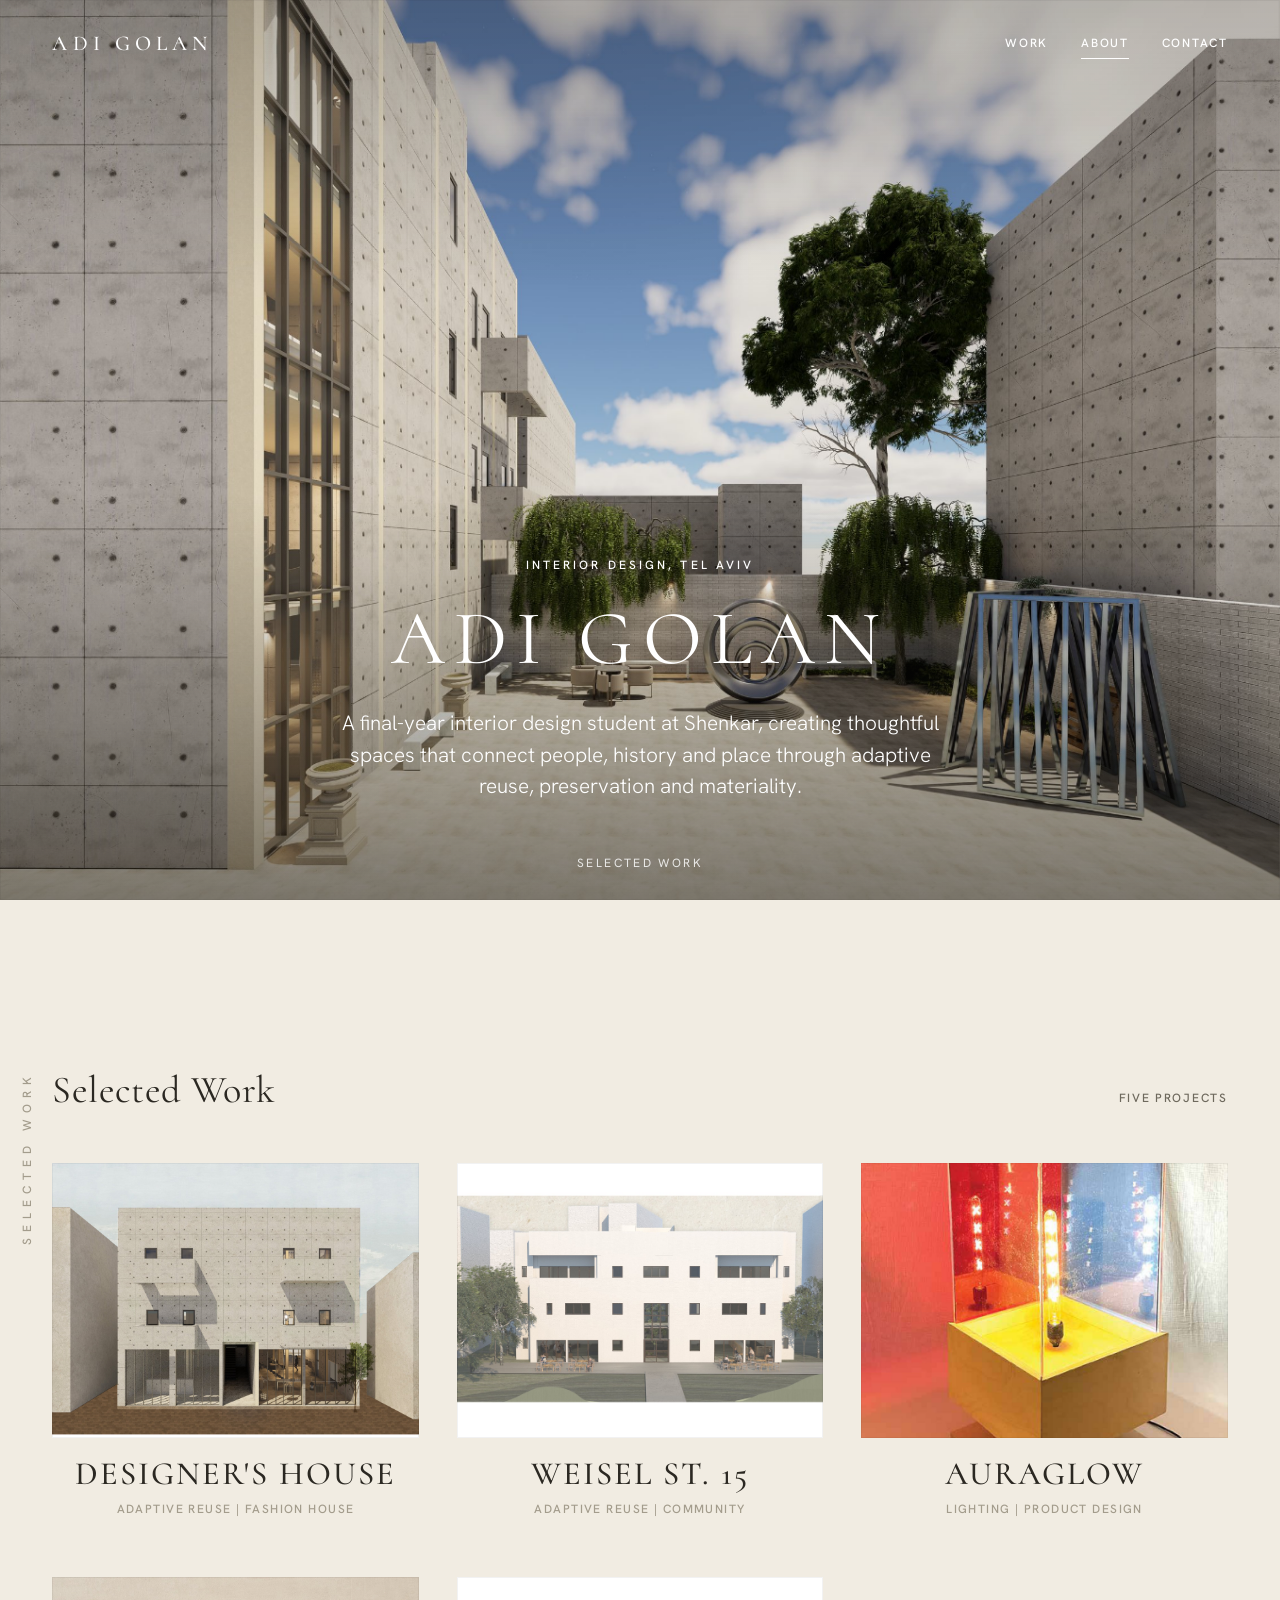
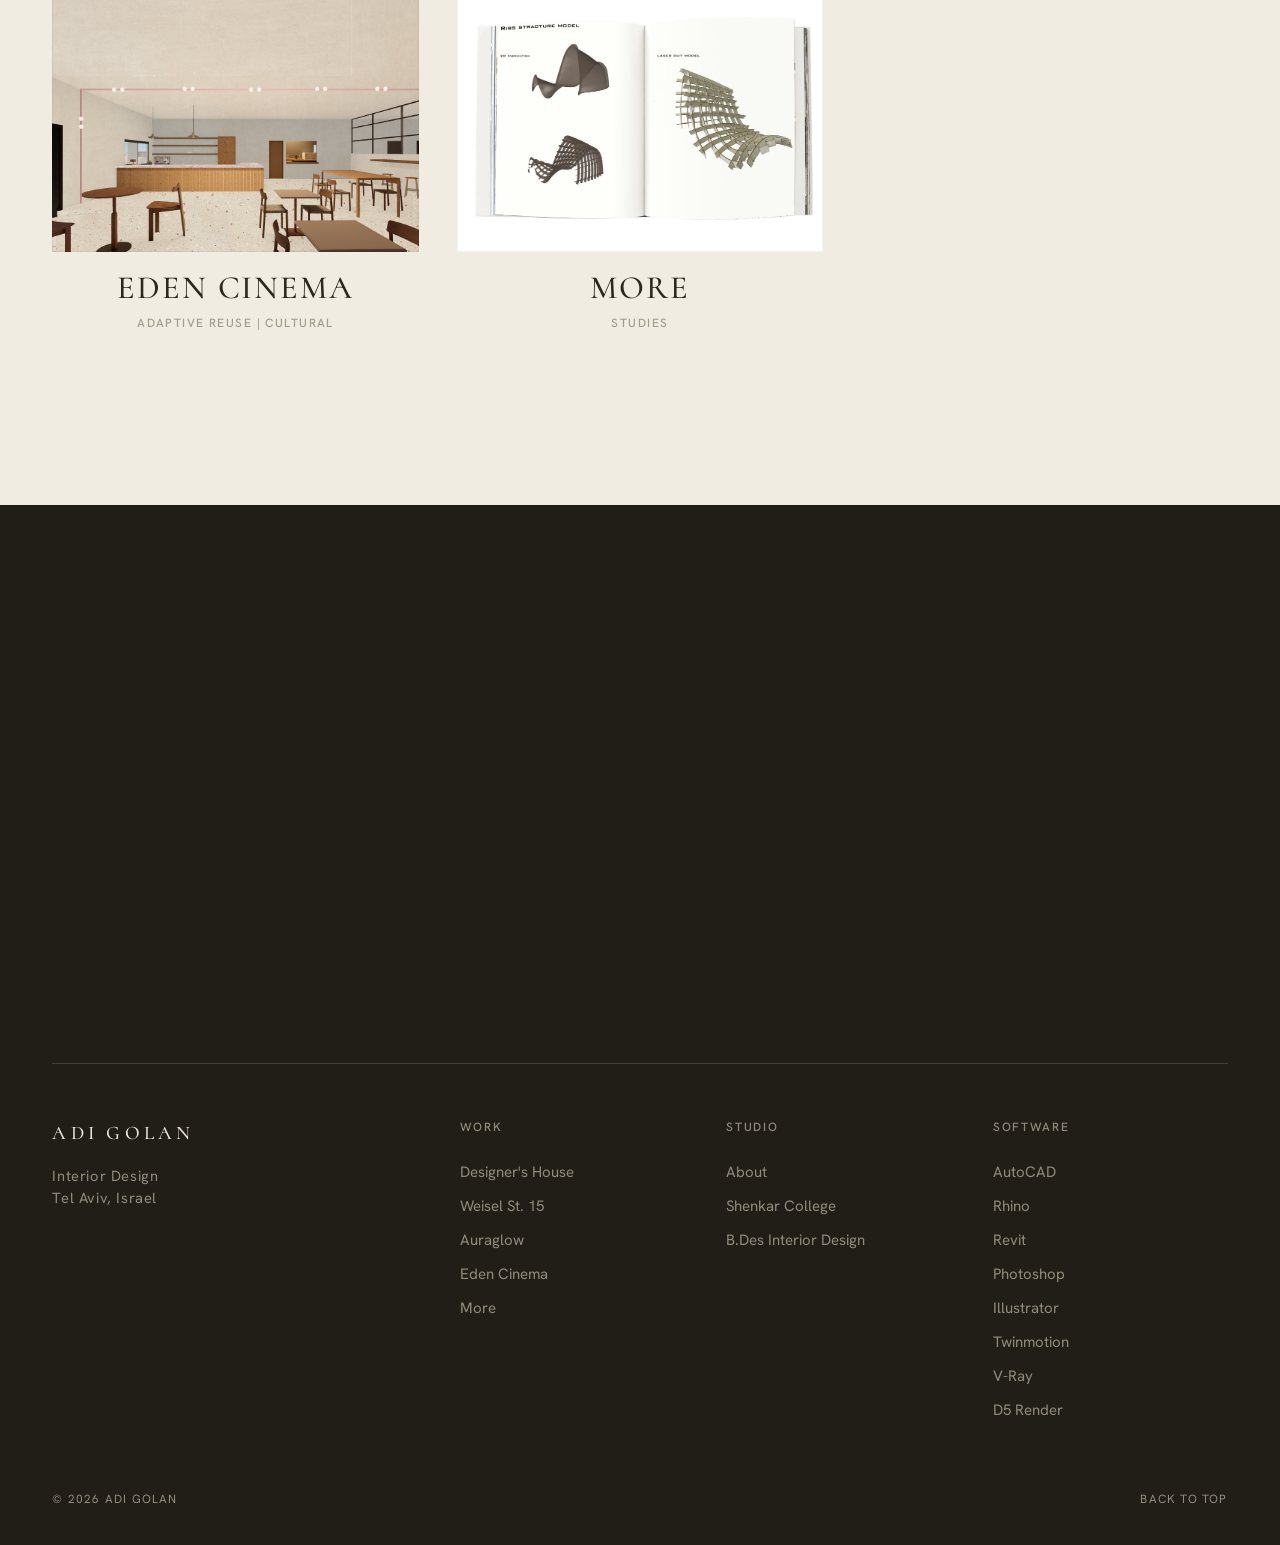
==== index.html @ 719752ee "Adi Golan - interior design portfolio" ====
<!DOCTYPE html>
<html lang="en">
<head>
<meta charset="utf-8">
<meta name="viewport" content="width=device-width, initial-scale=1">
<title>Adi Golan · Interior Design Portfolio</title>
<meta name="description" content="Adi Golan, interior design portfolio. Adaptive reuse, preservation, materiality and spatial storytelling. Shenkar College, Tel Aviv.">
<meta property="og:title" content="Adi Golan · Interior Design Portfolio">
<meta property="og:description" content="Adi Golan, interior design portfolio. Adaptive reuse, preservation, materiality and spatial storytelling. Shenkar College, Tel Aviv.">
<meta property="og:type" content="website">
<link rel="icon" href="data:image/svg+xml,%3Csvg xmlns='http://www.w3.org/2000/svg' viewBox='0 0 32 32'%3E%3Crect width='32' height='32' fill='%232B2822'/%3E%3Ctext x='16' y='22' font-family='Georgia,serif' font-size='15' letter-spacing='1' fill='%23F1ECE2' text-anchor='middle'%3EAG%3C/text%3E%3C/svg%3E">
<link rel="preconnect" href="https://fonts.googleapis.com">
<link rel="preconnect" href="https://fonts.gstatic.com" crossorigin>
<link href="https://fonts.googleapis.com/css2?family=Cormorant:ital,wght@0,300;0,400;0,500;1,400&family=Hanken+Grotesk:wght@300;400;500;600&display=swap" rel="stylesheet">
<link rel="stylesheet" href="styles.css">
</head>
<body>
<header class="nav" id="top">
  <a class="brand" href="#top">Adi Golan</a>
  <nav class="nav-links" aria-label="Primary">
    <a href="#work">Work</a>
    <a href="#about">About</a>
    <a href="#contact">Contact</a>
  </nav>
</header>
<main>
  <section class="hero-full" id="about">
    <div class="frame"><img src="assets/projects/designer-house/render-01.jpg" width="2400" height="1600" alt="Concrete courtyard of the Designer House project" loading="eager"></div>
    <div class="hero-overlay">
      <p class="hero-eyebrow load" style="--d:.15s">Interior Design, Tel Aviv</p>
      <h1 class="hero-name"><span class="clip"><span class="clip-i" style="--d:.35s">Adi Golan</span></span></h1>
      <p class="hero-bio load" style="--d:.78s">A final-year interior design student at Shenkar, creating thoughtful spaces that connect people, history and place through adaptive reuse, preservation and materiality.</p>
    </div>
    <span class="hero-scroll">Selected Work</span>
  </section>

  <section class="projects" id="work">
    <span class="vlabel">Selected Work</span>
    <div class="wrap">
      <div class="section-head reveal">
        <h2>Selected Work</h2>
        <span class="label">Five Projects</span>
      </div>
      <div class="project-grid"><a class="project-link reveal" href="designer-house.html">
  <div class="frame"><img src="assets/projects/designer-house/render-06.jpg" width="2400" height="1600" alt="Designer&#x27;s House" loading="lazy"></div>
  <div class="project-cap">
    <span class="pt">Designer&#x27;s House</span>
    <span class="project-meta">Adaptive Reuse | Fashion House</span>
  </div>
</a><a class="project-link reveal" href="weisel-15.html">
  <div class="frame"><img src="assets/projects/weisel-15/render-01.jpg" width="1733" height="1505" alt="Weisel St. 15" loading="lazy"></div>
  <div class="project-cap">
    <span class="pt">Weisel St. 15</span>
    <span class="project-meta">Adaptive Reuse | Community</span>
  </div>
</a><a class="project-link reveal" href="auraglow.html">
  <div class="frame"><img src="assets/projects/aura-lamp/booklet-20.jpg" width="1700" height="2412" alt="Auraglow" loading="lazy"></div>
  <div class="project-cap">
    <span class="pt">Auraglow</span>
    <span class="project-meta">Lighting | Product Design</span>
  </div>
</a><a class="project-link reveal" href="eden-cinema.html">
  <div class="frame"><img src="assets/projects/eden-cinema/render-01.jpg" width="2400" height="1600" alt="Eden Cinema" loading="lazy"></div>
  <div class="project-cap">
    <span class="pt">Eden Cinema</span>
    <span class="project-meta">Adaptive Reuse | Cultural</span>
  </div>
</a><a class="project-link reveal" href="more.html">
  <div class="frame"><img src="assets/projects/more/ribs-model.jpg" width="2200" height="1467" alt="More" loading="lazy"></div>
  <div class="project-cap">
    <span class="pt">More</span>
    <span class="project-meta">Studies</span>
  </div>
</a></div>
    </div>
  </section>
</main>

<footer class="foot" id="contact"><div class="wrap">
  <p class="label reveal">Get in touch</p>
  <p class="foot-lead reveal" style="--d:60ms">Let's create something thoughtful.</p>
  <a class="foot-mail reveal" style="--d:120ms" href="mailto:adi.golan10@gmail.com">adi.golan10@gmail.com</a>
  <p class="label reveal" style="--d:160ms;margin-top:1.4rem;color:var(--foot-fg2)">+972 54 798 6969 &nbsp;&middot;&nbsp; Tel Aviv, Israel</p>
  <div class="foot-top">
    <div class="foot-brand">Adi Golan<span>Interior Design<br>Tel Aviv, Israel</span></div>
    <div class="foot-col">
      <h4 class="label">Work</h4>
      <a href="designer-house.html">Designer's House</a><a href="weisel-15.html">Weisel St. 15</a><a href="auraglow.html">Auraglow</a><a href="eden-cinema.html">Eden Cinema</a><a href="more.html">More</a>
    </div>
    <div class="foot-col">
      <h4 class="label">Studio</h4>
      <a href="#about">About</a>
      <p>Shenkar College</p>
      <p>B.Des Interior Design</p>
    </div>
    <div class="foot-col">
      <h4 class="label">Software</h4>
      <p>AutoCAD</p><p>Rhino</p><p>Revit</p><p>Photoshop</p><p>Illustrator</p><p>Twinmotion</p><p>V-Ray</p><p>D5 Render</p>
    </div>
  </div>
  <div class="foot-bottom">
    <span>&copy; 2026 Adi Golan</span>
    <a href="#top">Back to top</a>
  </div>
</div></footer>
<script src="app.js"></script>
</body>
</html>
---- styles.css ----
/* =========================================================================
   ADI GOLAN — Interior Design Portfolio
   A close study of Norm Architects (normcph.com): warm cream, light serif
   display + sans, full-screen image hero, uniform minimal project grid.
   ========================================================================= */

:root {
  --paper:    #F1ECE2;
  --paper-2:  #E4DDCE;
  --ink:      #2B2822;
  --ink-2:    #6E695D;
  --ink-3:    #A39C8C;
  --line:     rgba(43, 40, 34, .15);
  --line-2:   rgba(43, 40, 34, .07);

  --foot-bg:  #211E18;
  --foot-fg:  #ECE7DC;
  --foot-fg2: #918B7C;
  --foot-line: rgba(236, 231, 220, .16);

  --serif: "Cormorant", Georgia, "Times New Roman", serif;
  --sans:  "Hanken Grotesk", "Helvetica Neue", Helvetica, Arial, sans-serif;

  --fs-label: clamp(.68rem, .65rem + .12vw, .76rem);
  --fs-body:  clamp(.92rem, .89rem + .16vw, 1.02rem);
  --fs-lead:  clamp(1.05rem, .95rem + .5vw, 1.38rem);
  --fs-title: clamp(1.45rem, 1.15rem + 1.1vw, 2.2rem);
  --fs-h2:    clamp(1.5rem, 1.1rem + 1.6vw, 2.4rem);

  --pad:     clamp(1.25rem, .4rem + 3.6vw, 4.75rem);
  --section: clamp(5rem, 3.5rem + 9vw, 12rem);
  --maxw:    1680px;

  --ease:   cubic-bezier(.22, .61, .15, 1);
}

*, *::before, *::after { box-sizing: border-box; }
* { margin: 0; padding: 0; }
html { -webkit-text-size-adjust: 100%; scroll-behavior: smooth; }
@media (prefers-reduced-motion: reduce) {
  html { scroll-behavior: auto; }
  *, *::before, *::after { animation-duration: .001ms !important; transition-duration: .001ms !important; }
}

body {
  background: var(--paper);
  color: var(--ink);
  font-family: var(--sans);
  font-size: var(--fs-body);
  line-height: 1.62;
  font-weight: 400;
  -webkit-font-smoothing: antialiased;
  text-rendering: optimizeLegibility;
  overflow-x: hidden;
}
img, video { display: block; max-width: 100%; height: auto; }
a { color: inherit; text-decoration: none; }
button { font: inherit; color: inherit; background: none; border: none; cursor: pointer; }
::selection { background: var(--ink); color: var(--paper); }

/* ---------------------------------------------------------------- helpers */
.wrap { width: 100%; max-width: var(--maxw); margin-inline: auto; padding-inline: var(--pad); }
.label { font-family: var(--sans); font-size: var(--fs-label); font-weight: 500; letter-spacing: .14em; text-transform: uppercase; color: var(--ink-2); }
.serif { font-family: var(--serif); }
.sr-only { position: absolute; width: 1px; height: 1px; overflow: hidden; clip: rect(0 0 0 0); white-space: nowrap; }

.reveal { opacity: 0; transform: translateY(18px); transition: opacity 1.2s var(--ease), transform 1.2s var(--ease); transition-delay: var(--d, 0ms); }
.reveal.in { opacity: 1; transform: none; }

.frame { overflow: hidden; background: var(--paper-2); }
.frame img { width: 100%; height: 100%; object-fit: cover; transition: transform 1.6s var(--ease); }
.bleed { width: 100%; }

/* ===================================================================== nav */
.nav {
  position: fixed; inset: 0 0 auto 0; z-index: 9000;
  display: flex; align-items: center; justify-content: space-between;
  padding: clamp(1.2rem, .85rem + 1vw, 2rem) var(--pad);
  color: var(--ink);
  transition: background .55s var(--ease), color .55s var(--ease), border-color .55s, padding .55s var(--ease);
  border-bottom: 1px solid transparent;
}
.nav.on-image { color: #fff; }
.nav.solid { background: color-mix(in srgb, var(--paper) 92%, transparent); backdrop-filter: blur(12px) saturate(1.05); border-bottom-color: var(--line); color: var(--ink); padding-block: clamp(.95rem, .7rem + .6vw, 1.25rem); }
.brand { font-family: var(--serif); font-weight: 500; font-size: 1.32rem; letter-spacing: .24em; text-transform: uppercase; }
.nav-links { display: flex; align-items: center; gap: clamp(1.3rem, 2.6vw, 3rem); }
.nav-links a { font-family: var(--sans); font-size: var(--fs-label); font-weight: 500; letter-spacing: .14em; text-transform: uppercase; position: relative; padding: .35rem 0; }
.nav-links a::after { content: ""; position: absolute; left: 0; bottom: 0; width: 0; height: 1px; background: currentColor; transition: width .45s var(--ease); }
.nav-links a:hover::after, .nav-links a.active::after { width: 100%; }
@media (max-width: 560px) {
  .nav { padding-inline: 1.15rem; }
  .brand { font-size: 1.05rem; letter-spacing: .16em; }
  .nav-links { gap: 1.05rem; }
  .nav-links a { letter-spacing: .06em; }
}

/* =============================================================== hero (full) */
.hero-full { position: relative; height: 100svh; min-height: 560px; }
.hero-full .frame { position: absolute; inset: 0; background: var(--paper-2); }
.hero-full .frame img { width: 100%; height: 100%; object-fit: cover; transform: scale(1.06); opacity: 0; will-change: transform, opacity; }
body.loaded .hero-full .frame img { transform: scale(1); opacity: 1; transition: transform 2.6s var(--ease), opacity 1.5s ease; }
.hero-full::after { content: ""; position: absolute; inset: 0; background: linear-gradient(to bottom, rgba(20,18,14,.22) 0%, rgba(20,18,14,0) 32%, rgba(20,18,14,0) 55%, rgba(20,18,14,.5) 100%); z-index: 1; }
.hero-overlay { position: absolute; inset: auto 0 clamp(3.5rem, 11vh, 8rem) 0; z-index: 2; text-align: center; color: #fff; padding-inline: var(--pad); }
.hero-eyebrow { font-family: var(--sans); font-size: var(--fs-label); font-weight: 500; letter-spacing: .26em; text-transform: uppercase; opacity: .92; }
.hero-name { font-family: var(--serif); font-weight: 400; font-size: clamp(2.6rem, 1.6rem + 4vw, 6rem); letter-spacing: .12em; text-transform: uppercase; line-height: 1; margin: clamp(1rem, 2.5vh, 1.6rem) 0 clamp(1.2rem, 3vh, 2rem); }
.hero-bio { font-family: var(--sans); font-weight: 300; font-size: clamp(1rem, .92rem + .5vw, 1.3rem); line-height: 1.5; max-width: 52ch; margin-inline: auto; opacity: .96; }
.hero-scroll { position: absolute; bottom: clamp(1.2rem, 3vh, 2rem); left: 50%; transform: translateX(-50%); z-index: 2; color: #fff; font-family: var(--sans); font-size: var(--fs-label); letter-spacing: .2em; text-transform: uppercase; opacity: 0; animation: bob 2.6s var(--ease) infinite; }
body.loaded .hero-scroll { opacity: .82; transition: opacity 1s ease 1.15s; }
@keyframes bob { 0%,100% { transform: translate(-50%, 0); } 50% { transform: translate(-50%, 6px); } }

/* hero load choreography */
.hero-overlay .load { opacity: 0; transform: translateY(16px); }
body.loaded .hero-overlay .load { opacity: 1; transform: none; transition: opacity 1.1s var(--ease), transform 1.1s var(--ease); transition-delay: var(--d, 0s); }
.hero-name .clip { display: inline-block; overflow: hidden; vertical-align: top; padding: .04em 0; }
.hero-name .clip-i { display: inline-block; transform: translateY(112%); }
body.loaded .hero-name .clip-i { transform: translateY(0); transition: transform 1.25s var(--ease); transition-delay: var(--d, 0s); }

/* =============================================================== projects */
.projects { padding-block: var(--section); position: relative; }
.vlabel { position: absolute; left: clamp(.5rem, 1.4vw, 1.4rem); top: var(--section); writing-mode: vertical-rl; transform: rotate(180deg); font-family: var(--sans); font-size: var(--fs-label); font-weight: 500; letter-spacing: .5em; text-transform: uppercase; color: var(--ink-3); }
@media (max-width: 1100px) { .vlabel { display: none; } }
.section-head { display: flex; align-items: baseline; justify-content: space-between; gap: 1rem; flex-wrap: wrap; padding-bottom: clamp(2.6rem, 6vh, 4.5rem); }
.section-head h2 { font-family: var(--serif); font-weight: 400; font-size: var(--fs-h2); letter-spacing: .01em; line-height: 1; }

.project-grid { display: grid; grid-template-columns: repeat(3, 1fr); gap: clamp(2.2rem, 1.2rem + 3vw, 4.5rem) clamp(1.4rem, .8rem + 2vw, 2.6rem); }
.project-link { display: block; }
.project-link .frame { aspect-ratio: 4 / 3; }
.project-link:hover .frame img { transform: scale(1.04); }
.project-cap { margin-top: clamp(.9rem, 2vh, 1.3rem); text-align: center; display: grid; gap: .55rem; justify-items: center; }
.project-cap .pt { position: relative; font-family: var(--serif); font-weight: 500; font-size: var(--fs-title); letter-spacing: .06em; text-transform: uppercase; line-height: 1.1; }
.project-cap .pt::after { content: ""; position: absolute; left: 50%; right: 50%; bottom: -.16em; height: 1px; background: currentColor; transition: left .55s var(--ease), right .55s var(--ease); }
.project-link:hover .pt::after { left: 0; right: 0; }
/* staggered grid reveal */
.project-grid .project-link:nth-child(1) { --d: 0ms; }
.project-grid .project-link:nth-child(2) { --d: 70ms; }
.project-grid .project-link:nth-child(3) { --d: 140ms; }
.project-grid .project-link:nth-child(4) { --d: 90ms; }
.project-grid .project-link:nth-child(5) { --d: 160ms; }
/* image settles in as it reveals */
.project-link .frame img, .bigfig .frame img, .shot .frame img { transform: scale(1.045); }
.project-link.in .frame img, .bigfig.in .frame img, .shot.in .frame img { transform: scale(1); transition: transform 1.8s var(--ease); }
.project-meta { font-family: var(--sans); font-size: var(--fs-label); font-weight: 500; letter-spacing: .12em; text-transform: uppercase; color: var(--ink-3); }
@media (max-width: 860px) { .project-grid { grid-template-columns: repeat(2, 1fr); } }
/* center a lone last card in the 2-col (tablet) band so it isn't stranded left */
@media (min-width: 541px) and (max-width: 860px) {
  .project-grid .project-link:last-child:nth-child(odd) { grid-column: 1 / -1; max-width: calc(50% - 1rem); margin-inline: auto; }
}
@media (max-width: 540px) { .project-grid { grid-template-columns: 1fr; gap: 2.6rem; } }

/* ======================================================= contact + footer */
.foot { background: var(--foot-bg); color: var(--foot-fg); padding: clamp(4.5rem, 11vh, 9.5rem) 0 clamp(1.8rem, 4vh, 2.6rem); text-align: center; }
.foot .label { color: var(--foot-fg2); }
.foot-lead { font-family: var(--serif); font-weight: 300; font-size: clamp(1.9rem, 1.2rem + 3.2vw, 4.4rem); line-height: 1.12; letter-spacing: .01em; max-width: 16ch; margin: 1.4rem auto clamp(2.4rem, 6vh, 3.6rem); }
.foot-mail { font-family: var(--sans); font-weight: 400; font-size: clamp(1rem, .9rem + .8vw, 1.5rem); position: relative; display: inline-block; letter-spacing: .01em; }
.foot-mail::after { content: ""; position: absolute; left: 0; bottom: -.05em; height: 1px; width: 100%; background: currentColor; transform: scaleX(0); transform-origin: center; transition: transform .5s var(--ease); }
.foot-mail:hover::after { transform: scaleX(1); }
.foot-top { display: grid; grid-template-columns: 1.6fr 1fr 1fr 1fr; gap: 2rem; align-items: start; text-align: left; margin-top: clamp(3.5rem, 9vh, 6rem); padding-top: clamp(2.5rem, 6vh, 4rem); border-top: 1px solid var(--foot-line); }
.foot-brand { font-family: var(--serif); font-weight: 500; letter-spacing: .22em; text-transform: uppercase; font-size: 1.2rem; color: var(--foot-fg); }
.foot-brand span { display: block; font-family: var(--sans); font-weight: 400; letter-spacing: .04em; text-transform: none; color: var(--foot-fg2); margin-top: 1rem; font-size: .92rem; line-height: 1.5; }
.foot-col h4 { margin-bottom: 1.1rem; }
.foot-col a, .foot-col p { display: block; font-size: .94rem; color: var(--foot-fg2); padding: .3rem 0; transition: color .3s; }
.foot-col a:hover { color: var(--foot-fg); }
.foot-bottom { display: flex; justify-content: space-between; gap: 1rem; flex-wrap: wrap; margin-top: clamp(3rem, 7vh, 5rem); }
.foot-bottom span, .foot-bottom a { font-family: var(--sans); font-size: var(--fs-label); letter-spacing: .1em; text-transform: uppercase; color: var(--foot-fg2); }
.foot-bottom a:hover { color: var(--foot-fg); }
@media (max-width: 820px) { .foot-top { grid-template-columns: 1fr 1fr; gap: 2.4rem 1.5rem; } .foot-brand { grid-column: 1 / -1; } }

/* ========================================================= project page */
.proj-hero { padding-top: clamp(8rem, 16vh, 12rem); }
.proj-back { font-family: var(--sans); font-size: var(--fs-label); font-weight: 500; letter-spacing: .1em; text-transform: uppercase; color: var(--ink-2); display: inline-flex; gap: .55rem; align-items: center; margin-bottom: clamp(2.4rem, 6vh, 3.8rem); }
.proj-back .arw { transition: transform .4s var(--ease); }
.proj-back:hover { color: var(--ink); }
.proj-back:hover .arw { transform: translateX(-5px); }
.proj-titleblock { text-align: center; padding-bottom: clamp(2.5rem, 6vh, 4rem); }
.badge { display: inline-flex; align-items: center; gap: .5rem; font-family: var(--sans); font-size: var(--fs-label); font-weight: 500; letter-spacing: .12em; text-transform: uppercase; color: var(--ink-2); margin-bottom: 1.4rem; }
.badge .pulse { width: 6px; height: 6px; border-radius: 50%; background: var(--ink-2); animation: pulse 2.6s var(--ease) infinite; }
@keyframes pulse { 0%,100% { opacity: 1; } 50% { opacity: .25; } }
.proj-num { margin-bottom: 1.3rem; }
.proj-title { font-family: var(--serif); font-weight: 400; font-size: clamp(2.4rem, 1.5rem + 3.6vw, 5rem); line-height: 1.02; letter-spacing: .06em; text-transform: uppercase; }
.proj-sub { font-family: var(--sans); font-weight: 400; font-size: clamp(1rem, .9rem + .6vw, 1.3rem); color: var(--ink-2); margin-top: 1rem; letter-spacing: .01em; }
.meta-list { display: flex; flex-wrap: wrap; justify-content: center; align-items: center; gap: .3rem .8rem; margin-top: 1.9rem; font-family: var(--sans); font-size: var(--fs-label); font-weight: 500; letter-spacing: .12em; text-transform: uppercase; }
.meta-list .v { color: var(--ink); }
.meta-list .sep { color: var(--ink-3); }

.proj-lead { max-width: 62ch; margin: 0 auto; padding-block: clamp(3rem, 8vh, 6rem); text-align: center; }
.proj-lead .label { display: block; margin-bottom: 1.4rem; }
.proj-lead .lead-txt { font-family: var(--serif); font-weight: 300; font-size: clamp(1.3rem, 1rem + 1.4vw, 2.1rem); line-height: 1.32; letter-spacing: .005em; }
.proj-lead .lead-txt em { font-style: italic; }

.proj-section { padding-bottom: clamp(2.5rem, 7vh, 6rem); }
.proj-section .seclabel { display: flex; justify-content: center; gap: 1rem; padding-bottom: clamp(1.6rem, 4vh, 2.6rem); }
.proj-section .seclabel .label { text-align: center; }
.bigfig .frame img { transition: transform 1.8s var(--ease); }
.bigfig:hover .frame img { transform: scale(1.02); }
.figcap { display: flex; justify-content: center; gap: 1rem; flex-wrap: wrap; padding-top: 1rem; text-align: center; }

.gal { display: grid; gap: clamp(.5rem, 1.4vw, 1.4rem); }
.gal-2 { grid-template-columns: repeat(2, 1fr); }
.gal-3 { grid-template-columns: repeat(3, 1fr); }
.gal-4 { grid-template-columns: repeat(4, 1fr); }
.shot { cursor: zoom-in; }
.shot:hover img { transform: scale(1.04); }
.gal.contain .frame { background: #fff; }
.gal.contain .frame img { object-fit: contain; }
@media (max-width: 860px) { .gal-3, .gal-4 { grid-template-columns: repeat(2, 1fr); } }
@media (max-width: 520px) { .gal-2, .gal-3, .gal-4 { grid-template-columns: 1fr; } }

.figtext { color: var(--ink-2); max-width: 64ch; margin: 2rem auto 0; }
.figtext h4 { font-family: var(--serif); font-weight: 500; font-size: clamp(1.3rem, 1rem + .9vw, 1.8rem); color: var(--ink); margin: 2rem 0 .5rem; letter-spacing: .02em; }
.figtext h4:first-child { margin-top: 0; }
.figtext em { font-style: italic; color: var(--ink); }

.videowrap { position: relative; background: #161510; overflow: hidden; }
.videowrap video { width: 100%; display: block; }
.videowrap .vposter { position: absolute; inset: 0; width: 100%; height: 100%; object-fit: cover; transition: opacity .6s; }
.videowrap .playbtn { position: absolute; inset: 0; display: grid; place-items: center; z-index: 3; transition: opacity .4s; cursor: pointer; }
.videowrap .playbtn .circle { width: clamp(64px, 8vw, 96px); height: clamp(64px, 8vw, 96px); border-radius: 50%; border: 1px solid rgba(255,255,255,.85); display: grid; place-items: center; transition: transform .5s var(--ease), background .4s; }
.videowrap .playbtn .circle span { font-family: var(--sans); font-size: .62rem; font-weight: 500; letter-spacing: .12em; color: #fff; text-transform: uppercase; }
.videowrap:hover .playbtn .circle { transform: scale(1.08); background: rgba(255,255,255,.14); }
.videowrap.playing .playbtn, .videowrap.playing .vposter { opacity: 0; pointer-events: none; }

.dl { display: inline-flex; align-items: center; gap: .6rem; font-family: var(--sans); font-size: var(--fs-label); font-weight: 500; letter-spacing: .1em; text-transform: uppercase; border: 1px solid var(--line); padding: .85rem 1.4rem; border-radius: 100px; transition: background .35s, color .35s, border-color .35s; }
.dl:hover { background: var(--ink); color: var(--paper); border-color: var(--ink); }
.dlwrap { text-align: center; margin-top: 2.2rem; }

.nextproj { border-top: 1px solid var(--line); padding-block: clamp(3.5rem, 9vh, 7rem); text-align: center; }
.nextproj .label { display: block; margin-bottom: 1rem; }
.nextproj .npt { font-family: var(--serif); font-weight: 400; font-size: clamp(2rem, 1.3rem + 3vw, 4rem); letter-spacing: .05em; text-transform: uppercase; transition: color .35s; }
.nextproj a:hover .npt { color: var(--ink-2); }

/* =============================================================== lightbox */
.lightbox { position: fixed; inset: 0; z-index: 9999; background: color-mix(in srgb, var(--foot-bg) 96%, black); display: grid; place-items: center; opacity: 0; visibility: hidden; transition: opacity .45s var(--ease), visibility .45s; }
.lightbox.open { opacity: 1; visibility: visible; }
.lightbox img { max-width: 92vw; max-height: 86vh; object-fit: contain; transform: scale(.98); transition: transform .45s var(--ease); }
.lightbox.open img { transform: scale(1); }
.lb-btn { position: absolute; font-family: var(--sans); font-size: var(--fs-label); font-weight: 500; letter-spacing: .1em; text-transform: uppercase; color: var(--foot-fg); padding: 1rem; }
.lb-close { top: clamp(1rem,3vh,2rem); right: var(--pad); }
.lb-counter { position: absolute; top: clamp(1rem,3vh,2rem); left: var(--pad); font-family: var(--sans); font-size: var(--fs-label); letter-spacing: .1em; color: var(--foot-fg2); }
.lb-nav { top: 50%; transform: translateY(-50%); font-size: 1.5rem; width: 60px; height: 60px; display: grid; place-items: center; color: var(--foot-fg); }
.lb-prev { left: clamp(.2rem,2vw,1.5rem); } .lb-next { right: clamp(.2rem,2vw,1.5rem); }
.lb-nav:hover { color: #fff; }
.lb-cap { position: absolute; bottom: clamp(1rem,3vh,2rem); left: 50%; transform: translateX(-50%); font-family: var(--sans); font-size: var(--fs-label); letter-spacing: .1em; text-transform: uppercase; color: var(--foot-fg2); text-align: center; }
@media (max-width: 640px) { .lb-nav { width: 42px; height: 42px; } }

/* =========================================================== motion & polish */
/* seamless page transitions (fade out on nav, fade in on load) */
body { opacity: 0; }
body.loaded { opacity: 1; transition: opacity .55s var(--ease); }
body.leaving { opacity: 0; transition: opacity .34s var(--ease); }

/* typography polish */
.hero-name, .section-head h2, .project-cap .pt, .proj-title, .foot-lead, .nextproj .npt, .figtext h4 { text-wrap: balance; }
.hero-bio, .lead-txt, .proj-sub, .figtext p, .foot-brand span { text-wrap: pretty; }
.lb-counter { font-variant-numeric: tabular-nums; }

/* subtle image edge so covers don't blur into the cream */
.frame img { outline: 1px solid rgba(43, 40, 34, .06); outline-offset: -1px; }

/* tactile buttons + accessible focus */
.dl { transition: background .35s var(--ease), color .35s var(--ease), border-color .35s var(--ease), transform .15s ease; }
.dl:active, .lb-btn:active { transform: scale(.97); }
:focus-visible { outline: 2px solid currentColor; outline-offset: 4px; border-radius: 2px; }
.nav.on-image :focus-visible, .foot :focus-visible, .lightbox :focus-visible { outline-color: #fff; }

/* no-JS fallback: present everything */
@media (scripting: none) {
  .reveal, .hero-overlay .load { opacity: 1 !important; transform: none !important; }
  .hero-name .clip-i { transform: none !important; }
  .hero-full .frame img, .project-link .frame img, .bigfig .frame img, .shot .frame img { opacity: 1 !important; transform: none !important; }
  .hero-scroll { opacity: .82 !important; }
  body { opacity: 1 !important; }
}

/* reduced motion: present everything statically */
@media (prefers-reduced-motion: reduce) {
  body, .reveal, .hero-overlay .load { opacity: 1 !important; transform: none !important; }
  .hero-name .clip-i, .hero-full .frame img, .project-link .frame img, .bigfig .frame img, .shot .frame img { transform: none !important; opacity: 1 !important; }
  .hero-scroll { opacity: .82 !important; animation: none !important; }
  body.leaving { opacity: 1 !important; }
}
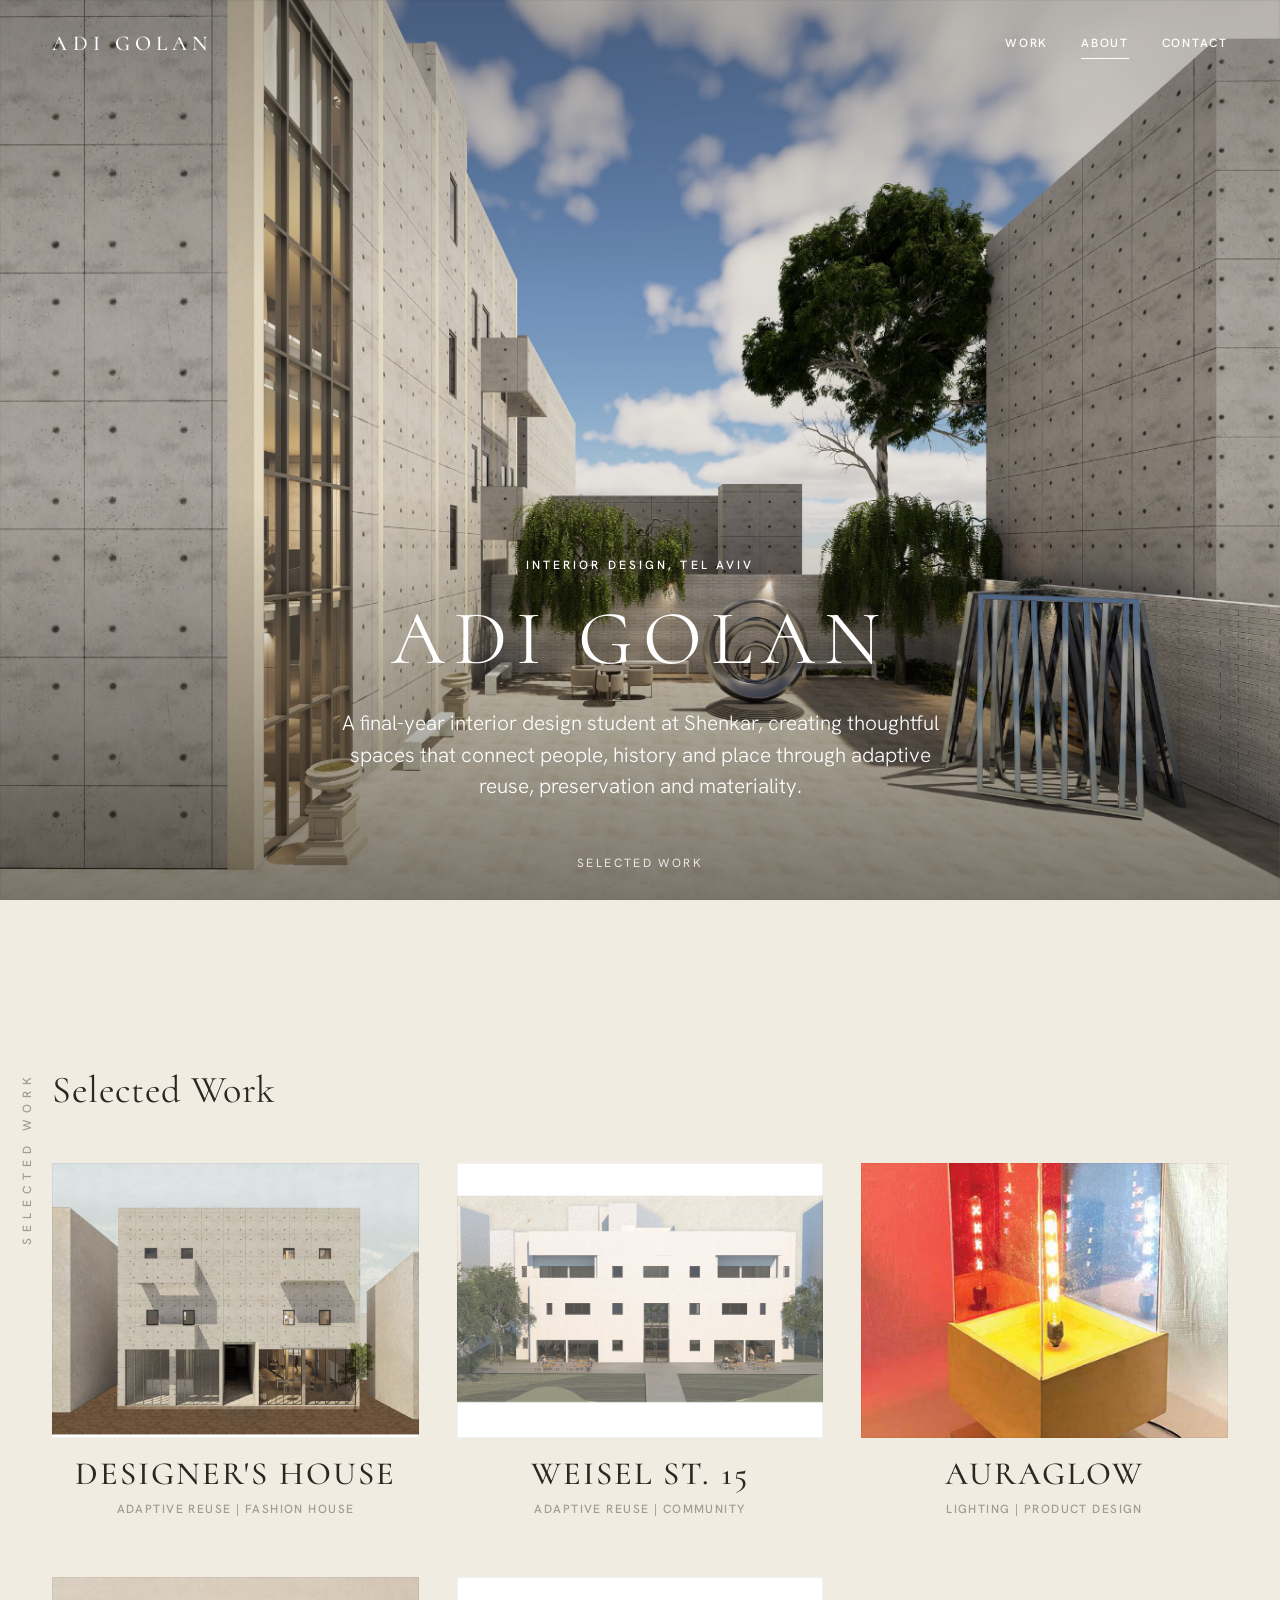
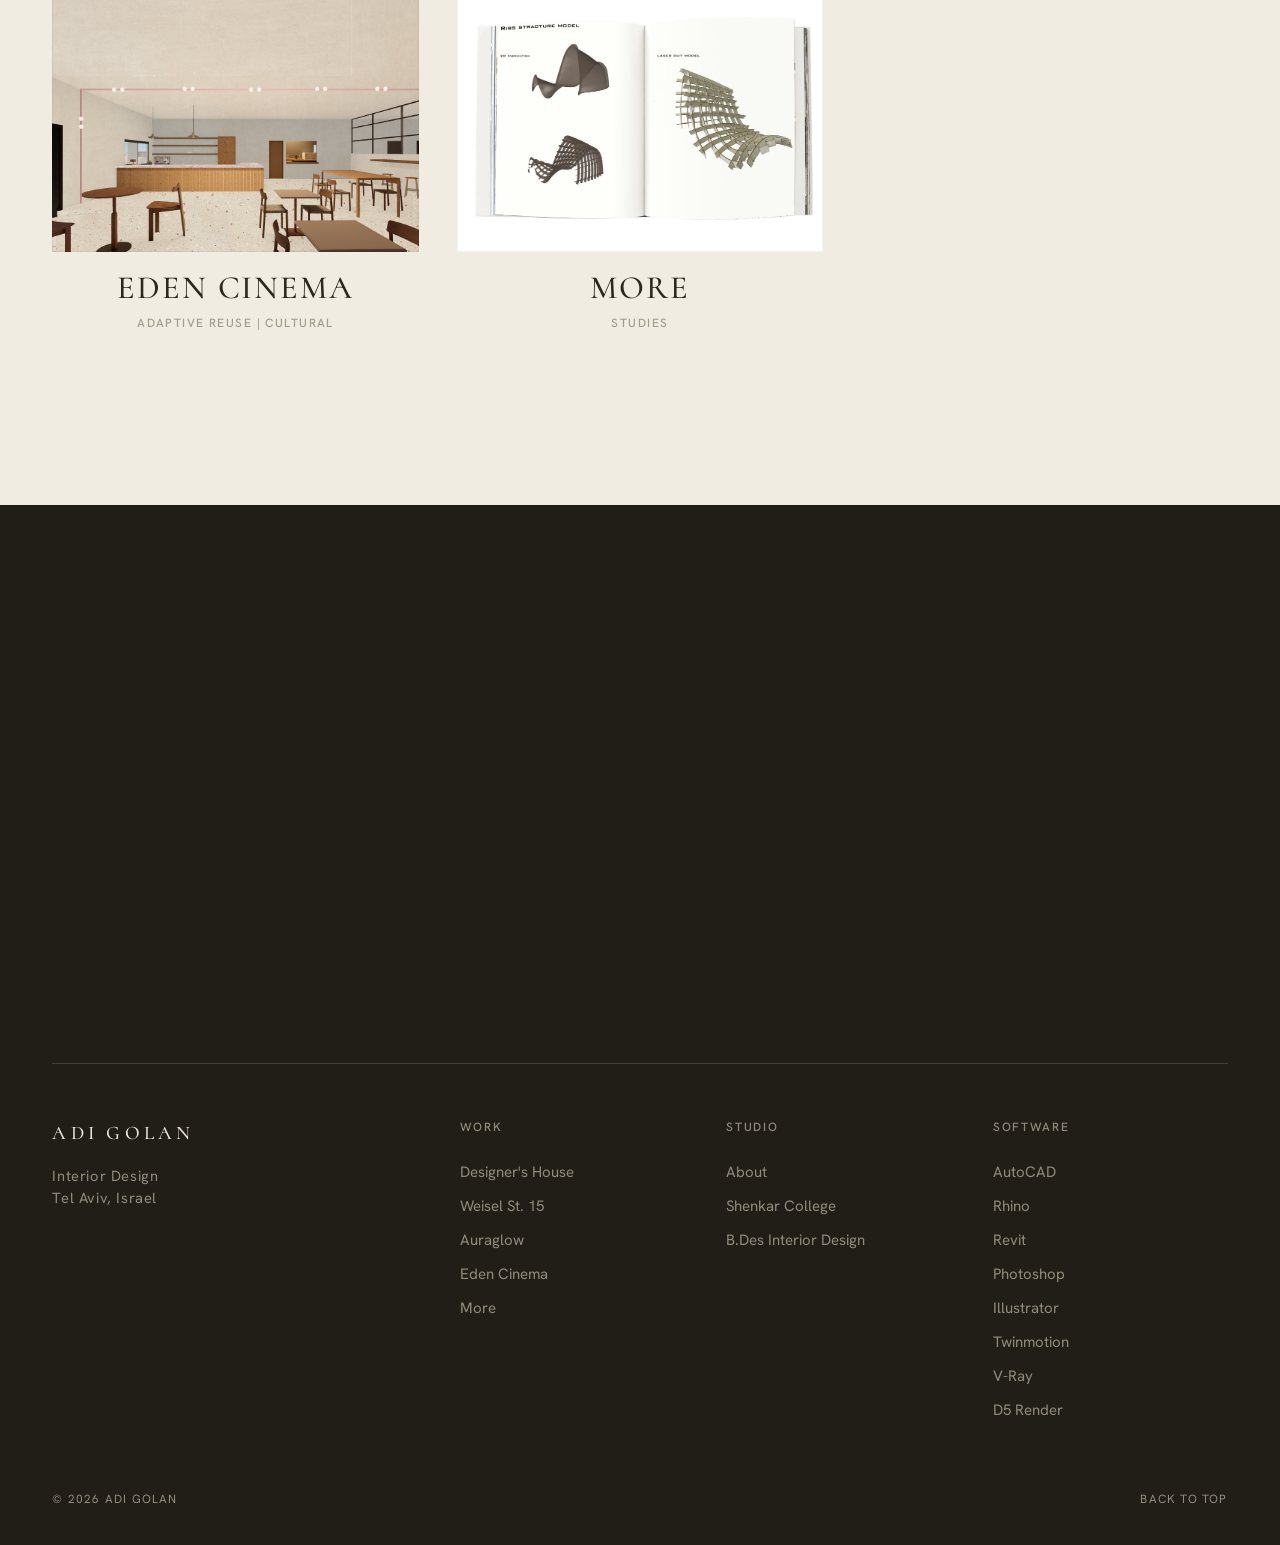
==== commit e0e2e612: "Booklet flipbook, centered gallery rows, remove phone + label" ====
--- a/index.html
+++ b/index.html
@@ -39,7 +39,6 @@
     <div class="wrap">
       <div class="section-head reveal">
         <h2>Selected Work</h2>
-        <span class="label">Five Projects</span>
       </div>
       <div class="project-grid"><a class="project-link reveal" href="designer-house.html">
   <div class="frame"><img src="assets/projects/designer-house/render-06.jpg" width="2400" height="1600" alt="Designer&#x27;s House" loading="lazy"></div>
@@ -80,7 +79,7 @@
   <p class="label reveal">Get in touch</p>
   <p class="foot-lead reveal" style="--d:60ms">Let's create something thoughtful.</p>
   <a class="foot-mail reveal" style="--d:120ms" href="mailto:adi.golan10@gmail.com">adi.golan10@gmail.com</a>
-  <p class="label reveal" style="--d:160ms;margin-top:1.4rem;color:var(--foot-fg2)">+972 54 798 6969 &nbsp;&middot;&nbsp; Tel Aviv, Israel</p>
+  <p class="label reveal" style="--d:160ms;margin-top:1.4rem;color:var(--foot-fg2)">Tel Aviv, Israel</p>
   <div class="foot-top">
     <div class="foot-brand">Adi Golan<span>Interior Design<br>Tel Aviv, Israel</span></div>
     <div class="foot-col">
--- a/styles.css
+++ b/styles.css
@@ -194,16 +194,43 @@
 .bigfig:hover .frame img { transform: scale(1.02); }
 .figcap { display: flex; justify-content: center; gap: 1rem; flex-wrap: wrap; padding-top: 1rem; text-align: center; }
 
-.gal { display: grid; gap: clamp(.5rem, 1.4vw, 1.4rem); }
-.gal-2 { grid-template-columns: repeat(2, 1fr); }
-.gal-3 { grid-template-columns: repeat(3, 1fr); }
-.gal-4 { grid-template-columns: repeat(4, 1fr); }
+.gal { display: flex; flex-wrap: wrap; justify-content: center; gap: 1rem; }
+.gal-2 .shot { width: calc((100% - 1rem) / 2); }
+.gal-3 .shot { width: calc((100% - 2rem) / 3); }
+.gal-4 .shot { width: calc((100% - 3rem) / 4); }
 .shot { cursor: zoom-in; }
 .shot:hover img { transform: scale(1.04); }
 .gal.contain .frame { background: #fff; }
 .gal.contain .frame img { object-fit: contain; }
-@media (max-width: 860px) { .gal-3, .gal-4 { grid-template-columns: repeat(2, 1fr); } }
-@media (max-width: 520px) { .gal-2, .gal-3, .gal-4 { grid-template-columns: 1fr; } }
+@media (max-width: 860px) { .gal-3 .shot, .gal-4 .shot { width: calc((100% - 1rem) / 2); } }
+@media (max-width: 520px) { .gal-2 .shot, .gal-3 .shot, .gal-4 .shot { width: 100%; } }
+
+/* flipbook (Auraglow booklet) */
+.flipbook { --pageW: min(40vw, 27rem); display: flex; justify-content: center; perspective: 2600px; }
+@media (max-width: 719px) { .flipbook { --pageW: min(82vw, 23rem); } }
+.book { position: relative; display: flex; transform-style: preserve-3d; box-shadow: 0 34px 70px -28px rgba(35,32,26,.5); }
+.book.two { width: calc(var(--pageW) * 2); }
+.book.one { width: var(--pageW); }
+.pg { width: var(--pageW); aspect-ratio: 1 / 1.414; background: #fff; overflow: hidden; position: relative; }
+.pg img { width: 100%; height: 100%; object-fit: contain; display: block; }
+.book.two .pg-left { box-shadow: inset -20px 0 34px -22px rgba(0,0,0,.32); }
+.book.two .pg-right { box-shadow: inset 20px 0 34px -22px rgba(0,0,0,.32); }
+.book.two .pg-left, .book.two .pg-right, .pg-solo { cursor: pointer; }
+.leaf { position: absolute; top: 0; width: var(--pageW); height: 100%; transform-style: preserve-3d; transition: transform .85s var(--ease); z-index: 6; }
+.leaf.right { right: 0; transform-origin: left center; }
+.leaf.left { left: 0; transform-origin: right center; }
+.leaf.right.turn { transform: rotateY(-178deg); }
+.leaf.left.turn { transform: rotateY(178deg); }
+.leaf-face { position: absolute; inset: 0; backface-visibility: hidden; background: #fff; overflow: hidden; box-shadow: 0 0 40px -10px rgba(0,0,0,.25); }
+.leaf-face img { width: 100%; height: 100%; object-fit: contain; display: block; }
+.leaf-back { transform: rotateY(180deg); }
+
+.flip-nav { display: flex; align-items: center; justify-content: center; gap: clamp(1.2rem, 3vw, 2rem); margin-top: clamp(1.4rem, 4vh, 2.2rem); }
+.flip-btn { width: 48px; height: 48px; border: 1px solid var(--line); border-radius: 50%; display: grid; place-items: center; font-size: 1.3rem; line-height: 1; color: var(--ink); transition: background .3s var(--ease), color .3s var(--ease), border-color .3s var(--ease), transform .15s ease, opacity .3s; }
+.flip-btn:hover:not(:disabled) { background: var(--ink); color: var(--paper); border-color: var(--ink); }
+.flip-btn:active:not(:disabled) { transform: scale(.93); }
+.flip-btn:disabled { opacity: .28; cursor: default; }
+.flip-counter { font-family: var(--sans); font-size: var(--fs-label); font-weight: 500; letter-spacing: .14em; text-transform: uppercase; color: var(--ink-2); min-width: 10ch; text-align: center; font-variant-numeric: tabular-nums; }
 
 .figtext { color: var(--ink-2); max-width: 64ch; margin: 2rem auto 0; }
 .figtext h4 { font-family: var(--serif); font-weight: 500; font-size: clamp(1.3rem, 1rem + .9vw, 1.8rem); color: var(--ink); margin: 2rem 0 .5rem; letter-spacing: .02em; }
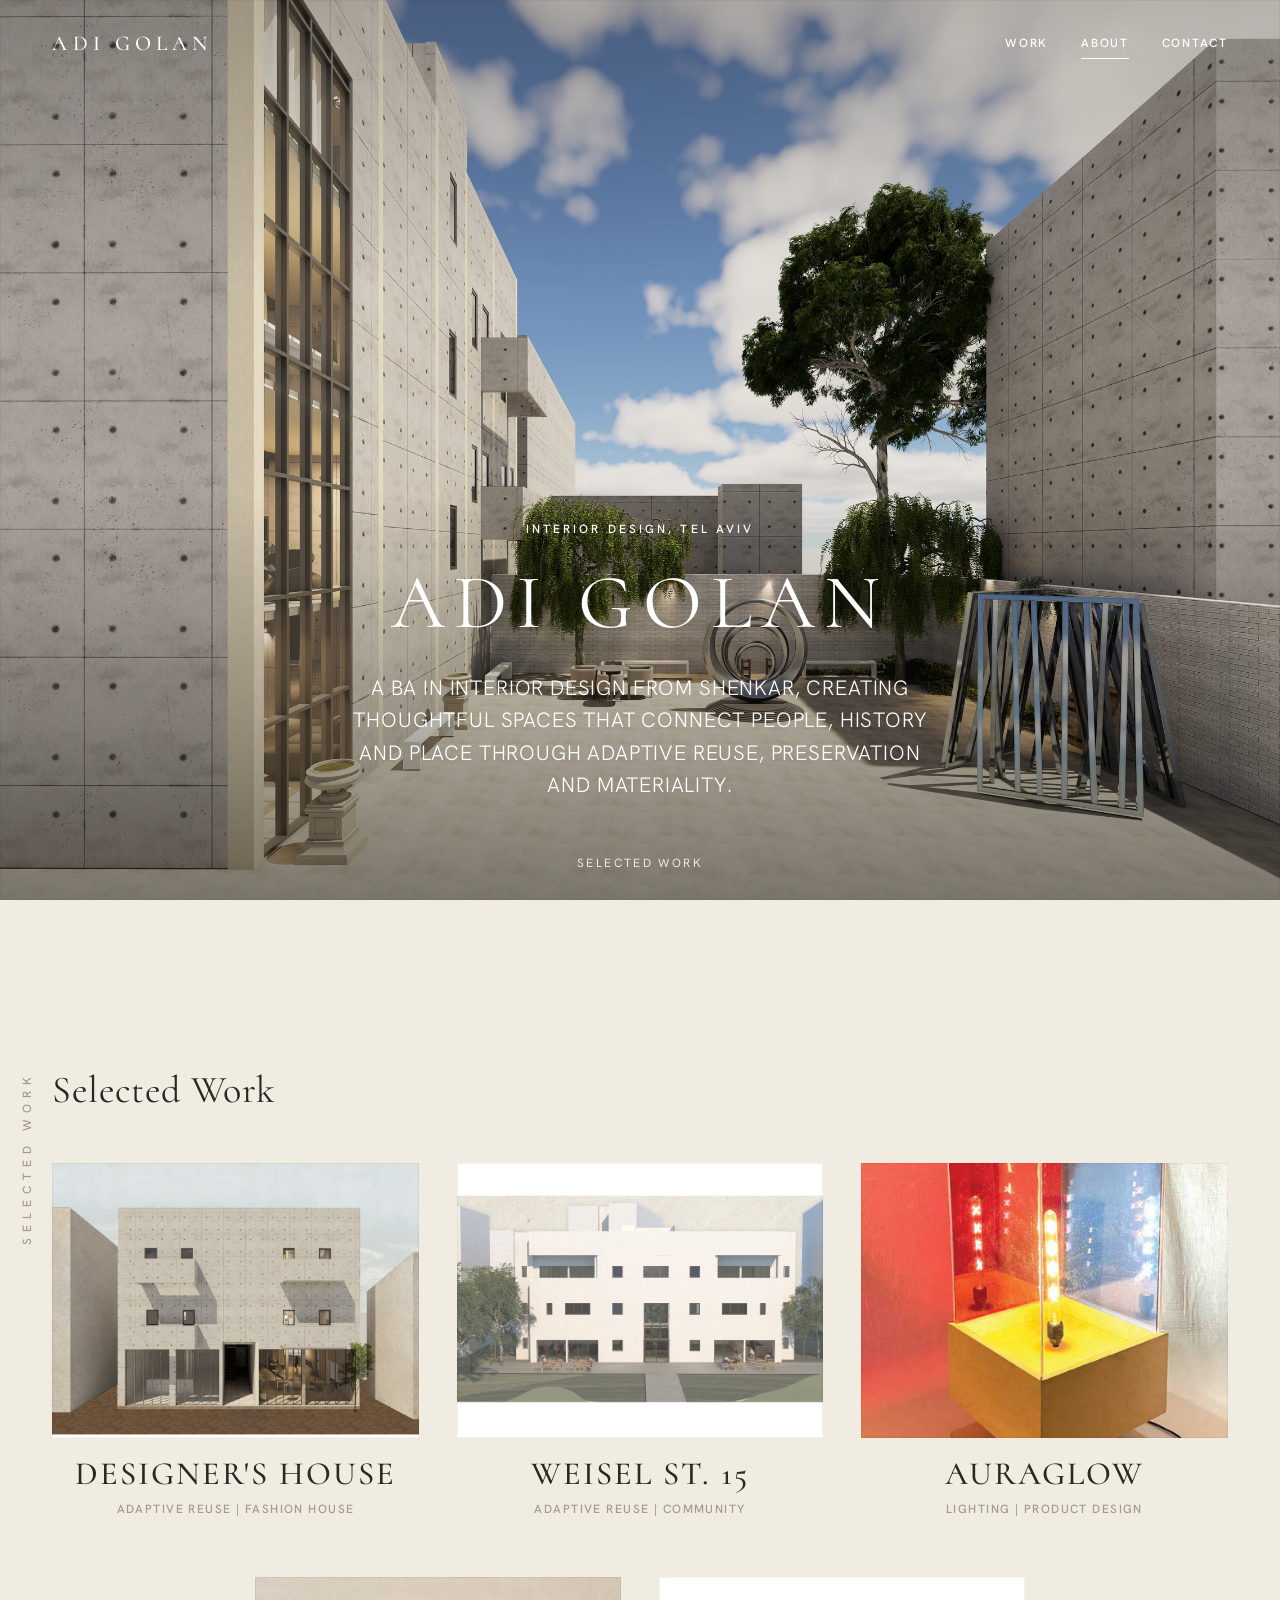
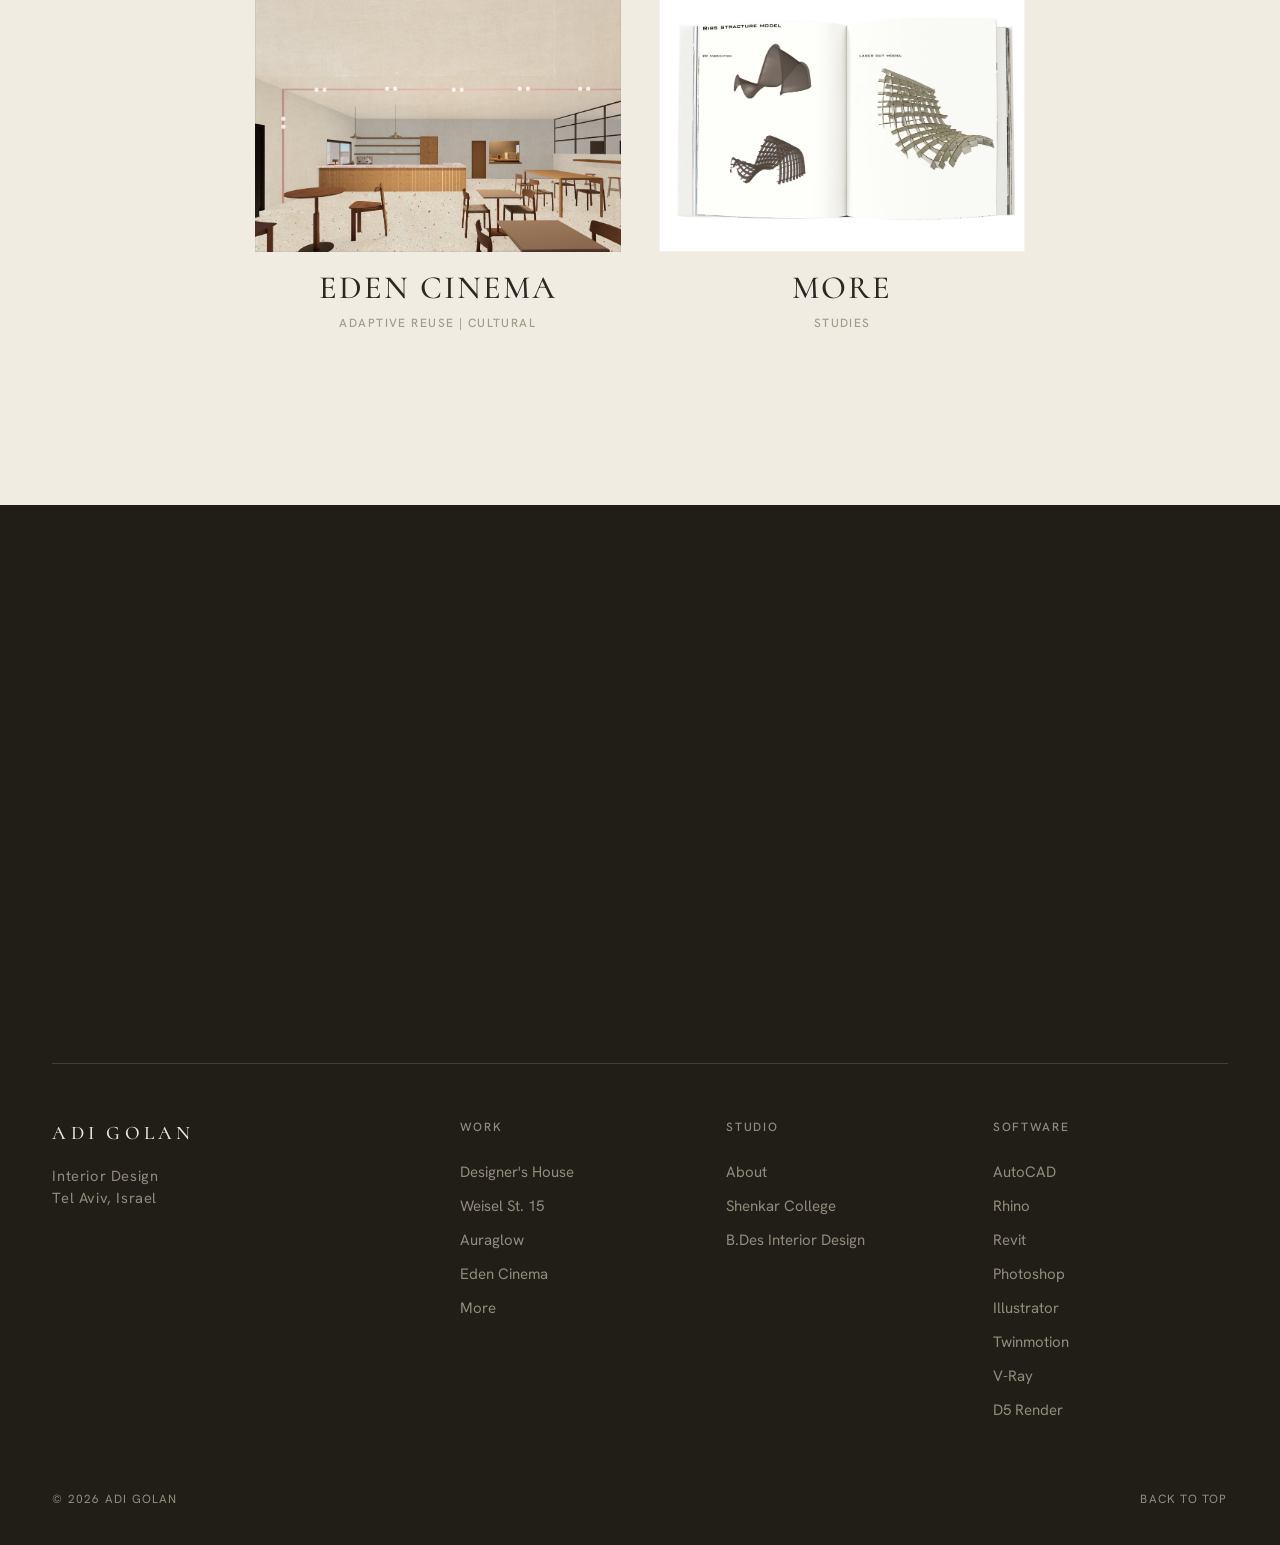
==== commit cea2af47: "Hero in all caps + state BA in Interior Design; contain Auraglow film with play icon Co-Authored-By:" ====
--- a/index.html
+++ b/index.html
@@ -8,7 +8,9 @@
 <meta property="og:title" content="Adi Golan · Interior Design Portfolio">
 <meta property="og:description" content="Adi Golan, interior design portfolio. Adaptive reuse, preservation, materiality and spatial storytelling. Shenkar College, Tel Aviv.">
 <meta property="og:type" content="website">
-<link rel="icon" href="data:image/svg+xml,%3Csvg xmlns='http://www.w3.org/2000/svg' viewBox='0 0 32 32'%3E%3Crect width='32' height='32' fill='%232B2822'/%3E%3Ctext x='16' y='22' font-family='Georgia,serif' font-size='15' letter-spacing='1' fill='%23F1ECE2' text-anchor='middle'%3EAG%3C/text%3E%3C/svg%3E">
+<link rel="icon" type="image/svg+xml" href="favicon.svg">
+<link rel="icon" type="image/png" sizes="32x32" href="favicon-32.png">
+<link rel="apple-touch-icon" href="apple-touch-icon.png">
 <link rel="preconnect" href="https://fonts.googleapis.com">
 <link rel="preconnect" href="https://fonts.gstatic.com" crossorigin>
 <link href="https://fonts.googleapis.com/css2?family=Cormorant:ital,wght@0,300;0,400;0,500;1,400&family=Hanken+Grotesk:wght@300;400;500;600&display=swap" rel="stylesheet">
@@ -29,7 +31,7 @@
     <div class="hero-overlay">
       <p class="hero-eyebrow load" style="--d:.15s">Interior Design, Tel Aviv</p>
       <h1 class="hero-name"><span class="clip"><span class="clip-i" style="--d:.35s">Adi Golan</span></span></h1>
-      <p class="hero-bio load" style="--d:.78s">A final-year interior design student at Shenkar, creating thoughtful spaces that connect people, history and place through adaptive reuse, preservation and materiality.</p>
+      <p class="hero-bio load" style="--d:.78s">A BA in Interior Design from Shenkar, creating thoughtful spaces that connect people, history and place through adaptive reuse, preservation and materiality.</p>
     </div>
     <span class="hero-scroll">Selected Work</span>
   </section>
--- a/styles.css
+++ b/styles.css
@@ -103,7 +103,7 @@
 .hero-overlay { position: absolute; inset: auto 0 clamp(3.5rem, 11vh, 8rem) 0; z-index: 2; text-align: center; color: #fff; padding-inline: var(--pad); }
 .hero-eyebrow { font-family: var(--sans); font-size: var(--fs-label); font-weight: 500; letter-spacing: .26em; text-transform: uppercase; opacity: .92; }
 .hero-name { font-family: var(--serif); font-weight: 400; font-size: clamp(2.6rem, 1.6rem + 4vw, 6rem); letter-spacing: .12em; text-transform: uppercase; line-height: 1; margin: clamp(1rem, 2.5vh, 1.6rem) 0 clamp(1.2rem, 3vh, 2rem); }
-.hero-bio { font-family: var(--sans); font-weight: 300; font-size: clamp(1rem, .92rem + .5vw, 1.3rem); line-height: 1.5; max-width: 52ch; margin-inline: auto; opacity: .96; }
+.hero-bio { font-family: var(--sans); font-weight: 300; font-size: clamp(1rem, .92rem + .5vw, 1.3rem); line-height: 1.55; max-width: 50ch; margin-inline: auto; opacity: .96; text-transform: uppercase; letter-spacing: .04em; }
 .hero-scroll { position: absolute; bottom: clamp(1.2rem, 3vh, 2rem); left: 50%; transform: translateX(-50%); z-index: 2; color: #fff; font-family: var(--sans); font-size: var(--fs-label); letter-spacing: .2em; text-transform: uppercase; opacity: 0; animation: bob 2.6s var(--ease) infinite; }
 body.loaded .hero-scroll { opacity: .82; transition: opacity 1s ease 1.15s; }
 @keyframes bob { 0%,100% { transform: translate(-50%, 0); } 50% { transform: translate(-50%, 6px); } }
@@ -122,7 +122,8 @@
 .section-head { display: flex; align-items: baseline; justify-content: space-between; gap: 1rem; flex-wrap: wrap; padding-bottom: clamp(2.6rem, 6vh, 4.5rem); }
 .section-head h2 { font-family: var(--serif); font-weight: 400; font-size: var(--fs-h2); letter-spacing: .01em; line-height: 1; }
 
-.project-grid { display: grid; grid-template-columns: repeat(3, 1fr); gap: clamp(2.2rem, 1.2rem + 3vw, 4.5rem) clamp(1.4rem, .8rem + 2vw, 2.6rem); }
+.project-grid { --col-gap: clamp(1.4rem, .8rem + 2vw, 2.6rem); display: flex; flex-wrap: wrap; justify-content: center; gap: clamp(2.2rem, 1.2rem + 3vw, 4.5rem) var(--col-gap); }
+.project-grid .project-link { width: calc((100% - 2 * var(--col-gap)) / 3); }
 .project-link { display: block; }
 .project-link .frame { aspect-ratio: 4 / 3; }
 .project-link:hover .frame img { transform: scale(1.04); }
@@ -140,12 +141,8 @@
 .project-link .frame img, .bigfig .frame img, .shot .frame img { transform: scale(1.045); }
 .project-link.in .frame img, .bigfig.in .frame img, .shot.in .frame img { transform: scale(1); transition: transform 1.8s var(--ease); }
 .project-meta { font-family: var(--sans); font-size: var(--fs-label); font-weight: 500; letter-spacing: .12em; text-transform: uppercase; color: var(--ink-3); }
-@media (max-width: 860px) { .project-grid { grid-template-columns: repeat(2, 1fr); } }
-/* center a lone last card in the 2-col (tablet) band so it isn't stranded left */
-@media (min-width: 541px) and (max-width: 860px) {
-  .project-grid .project-link:last-child:nth-child(odd) { grid-column: 1 / -1; max-width: calc(50% - 1rem); margin-inline: auto; }
-}
-@media (max-width: 540px) { .project-grid { grid-template-columns: 1fr; gap: 2.6rem; } }
+@media (max-width: 860px) { .project-grid .project-link { width: calc((100% - var(--col-gap)) / 2); } }
+@media (max-width: 540px) { .project-grid { gap: 2.6rem; } .project-grid .project-link { width: 100%; } }
 
 /* ======================================================= contact + footer */
 .foot { background: var(--foot-bg); color: var(--foot-fg); padding: clamp(4.5rem, 11vh, 9.5rem) 0 clamp(1.8rem, 4vh, 2.6rem); text-align: center; }
@@ -192,6 +189,8 @@
 .proj-section .seclabel .label { text-align: center; }
 .bigfig .frame img { transition: transform 1.8s var(--ease); }
 .bigfig:hover .frame img { transform: scale(1.02); }
+/* project hero image: contained + a bit smaller (not full-screen) */
+.hero-fig .frame { max-width: 66rem; margin-inline: auto; }
 .figcap { display: flex; justify-content: center; gap: 1rem; flex-wrap: wrap; padding-top: 1rem; text-align: center; }
 
 .gal { display: flex; flex-wrap: wrap; justify-content: center; gap: 1rem; }
@@ -237,13 +236,13 @@
 .figtext h4:first-child { margin-top: 0; }
 .figtext em { font-style: italic; color: var(--ink); }
 
-.videowrap { position: relative; background: #161510; overflow: hidden; }
-.videowrap video { width: 100%; display: block; }
+.videowrap { position: relative; background: #161510; overflow: hidden; max-width: 30rem; margin-inline: auto; aspect-ratio: 1700 / 2412; }
+.videowrap video { position: absolute; inset: 0; width: 100%; height: 100%; object-fit: cover; display: block; }
 .videowrap .vposter { position: absolute; inset: 0; width: 100%; height: 100%; object-fit: cover; transition: opacity .6s; }
 .videowrap .playbtn { position: absolute; inset: 0; display: grid; place-items: center; z-index: 3; transition: opacity .4s; cursor: pointer; }
-.videowrap .playbtn .circle { width: clamp(64px, 8vw, 96px); height: clamp(64px, 8vw, 96px); border-radius: 50%; border: 1px solid rgba(255,255,255,.85); display: grid; place-items: center; transition: transform .5s var(--ease), background .4s; }
-.videowrap .playbtn .circle span { font-family: var(--sans); font-size: .62rem; font-weight: 500; letter-spacing: .12em; color: #fff; text-transform: uppercase; }
-.videowrap:hover .playbtn .circle { transform: scale(1.08); background: rgba(255,255,255,.14); }
+.videowrap .playbtn .circle { width: clamp(64px, 8vw, 96px); height: clamp(64px, 8vw, 96px); border-radius: 50%; border: 1px solid rgba(255,255,255,.9); background: rgba(0,0,0,.2); backdrop-filter: blur(2px); display: grid; place-items: center; transition: transform .5s var(--ease), background .4s; }
+.videowrap .playbtn .circle svg { width: 34%; height: 34%; fill: #fff; margin-left: 8%; }
+.videowrap:hover .playbtn .circle { transform: scale(1.08); background: rgba(255,255,255,.18); }
 .videowrap.playing .playbtn, .videowrap.playing .vposter { opacity: 0; pointer-events: none; }
 
 .dl { display: inline-flex; align-items: center; gap: .6rem; font-family: var(--sans); font-size: var(--fs-label); font-weight: 500; letter-spacing: .1em; text-transform: uppercase; border: 1px solid var(--line); padding: .85rem 1.4rem; border-radius: 100px; transition: background .35s, color .35s, border-color .35s; }
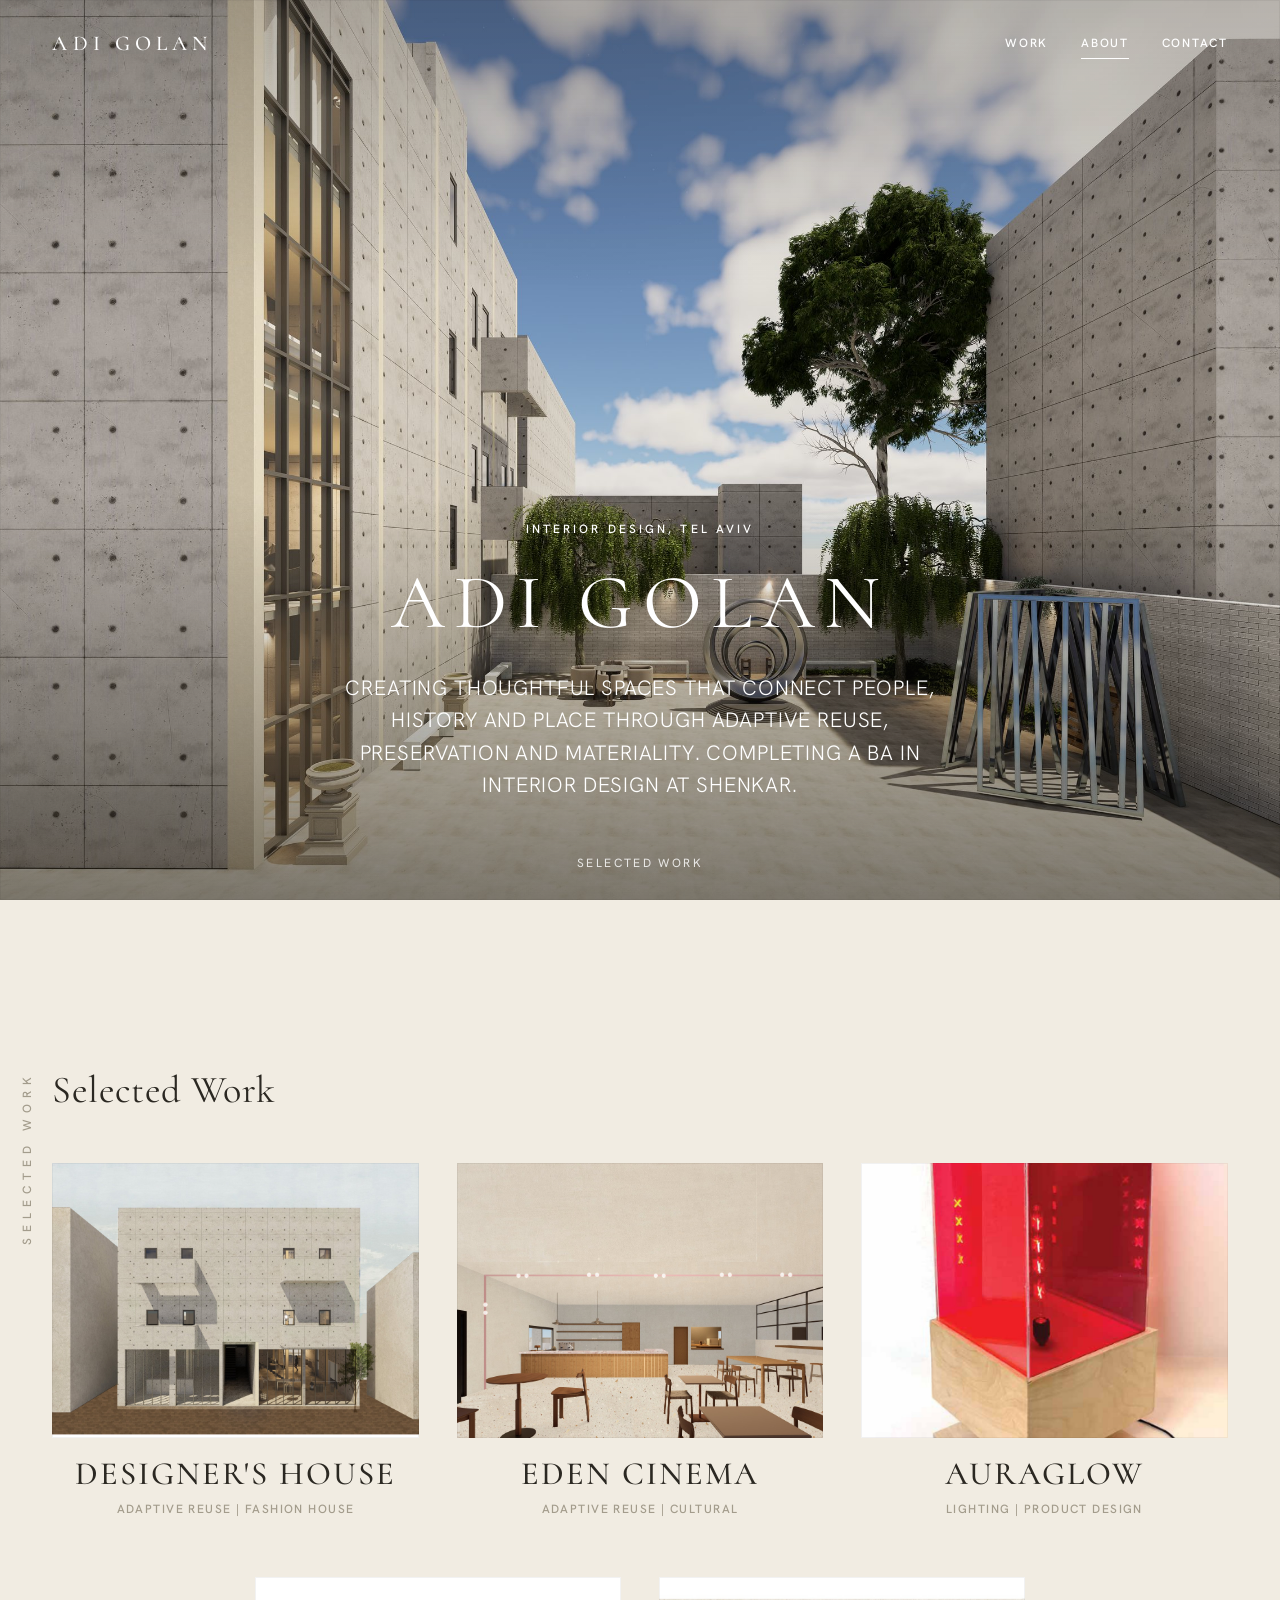
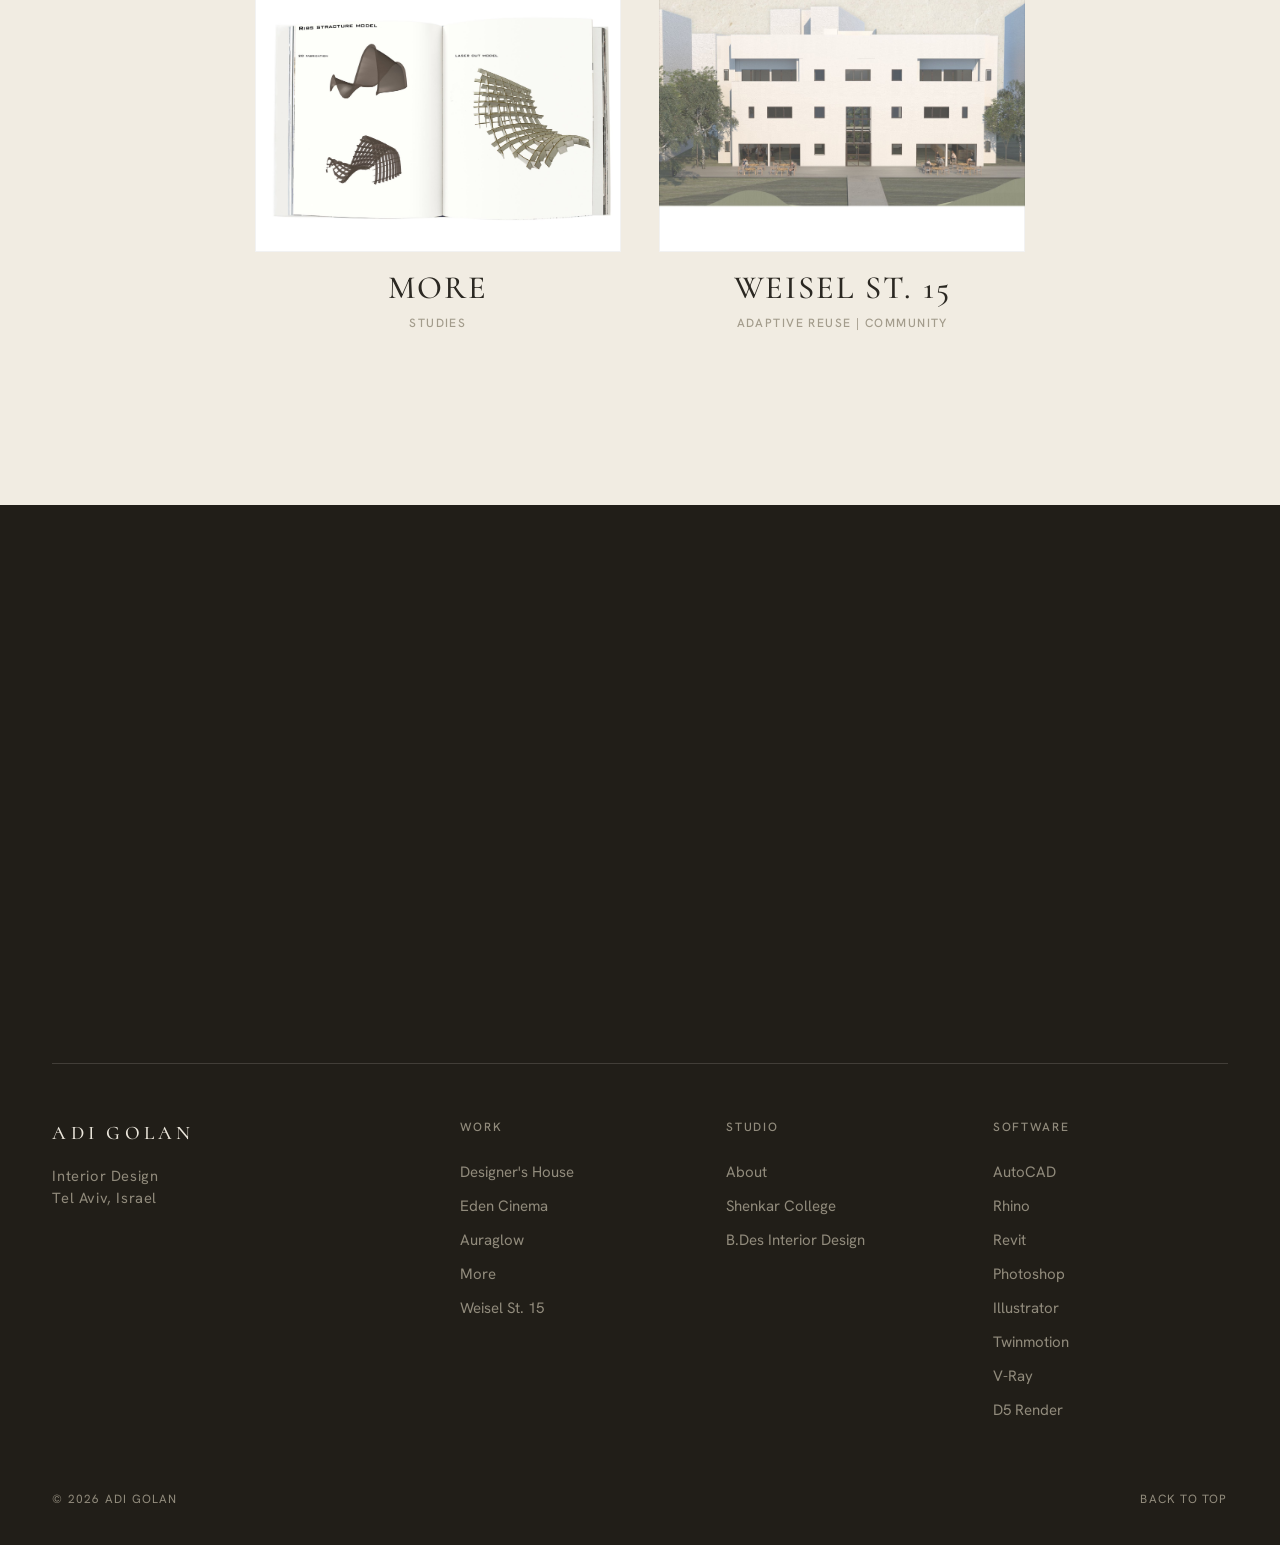
==== commit adf68453: "Adi feedback pass: reorder + renumber projects, fix card crops (no white margins), bolder Auraglow c" ====
--- a/index.html
+++ b/index.html
@@ -31,7 +31,7 @@
     <div class="hero-overlay">
       <p class="hero-eyebrow load" style="--d:.15s">Interior Design, Tel Aviv</p>
       <h1 class="hero-name"><span class="clip"><span class="clip-i" style="--d:.35s">Adi Golan</span></span></h1>
-      <p class="hero-bio load" style="--d:.78s">A BA in Interior Design from Shenkar, creating thoughtful spaces that connect people, history and place through adaptive reuse, preservation and materiality.</p>
+      <p class="hero-bio load" style="--d:.78s">Creating thoughtful spaces that connect people, history and place through adaptive reuse, preservation and materiality. Completing a BA in Interior Design at Shenkar.</p>
     </div>
     <span class="hero-scroll">Selected Work</span>
   </section>
@@ -48,29 +48,29 @@
     <span class="pt">Designer&#x27;s House</span>
     <span class="project-meta">Adaptive Reuse | Fashion House</span>
   </div>
-</a><a class="project-link reveal" href="weisel-15.html">
-  <div class="frame"><img src="assets/projects/weisel-15/render-01.jpg" width="1733" height="1505" alt="Weisel St. 15" loading="lazy"></div>
-  <div class="project-cap">
-    <span class="pt">Weisel St. 15</span>
-    <span class="project-meta">Adaptive Reuse | Community</span>
-  </div>
-</a><a class="project-link reveal" href="auraglow.html">
-  <div class="frame"><img src="assets/projects/aura-lamp/booklet-20.jpg" width="1700" height="2412" alt="Auraglow" loading="lazy"></div>
-  <div class="project-cap">
-    <span class="pt">Auraglow</span>
-    <span class="project-meta">Lighting | Product Design</span>
-  </div>
 </a><a class="project-link reveal" href="eden-cinema.html">
   <div class="frame"><img src="assets/projects/eden-cinema/render-01.jpg" width="2400" height="1600" alt="Eden Cinema" loading="lazy"></div>
   <div class="project-cap">
     <span class="pt">Eden Cinema</span>
     <span class="project-meta">Adaptive Reuse | Cultural</span>
   </div>
+</a><a class="project-link reveal" href="auraglow.html">
+  <div class="frame"><img src="assets/projects/aura-lamp/cover.jpg" alt="Auraglow" loading="lazy"></div>
+  <div class="project-cap">
+    <span class="pt">Auraglow</span>
+    <span class="project-meta">Lighting | Product Design</span>
+  </div>
 </a><a class="project-link reveal" href="more.html">
   <div class="frame"><img src="assets/projects/more/ribs-model.jpg" width="2200" height="1467" alt="More" loading="lazy"></div>
   <div class="project-cap">
     <span class="pt">More</span>
     <span class="project-meta">Studies</span>
+  </div>
+</a><a class="project-link reveal" href="weisel-15.html">
+  <div class="frame"><img src="assets/projects/weisel-15/cover.jpg" alt="Weisel St. 15" loading="lazy"></div>
+  <div class="project-cap">
+    <span class="pt">Weisel St. 15</span>
+    <span class="project-meta">Adaptive Reuse | Community</span>
   </div>
 </a></div>
     </div>
@@ -86,7 +86,7 @@
     <div class="foot-brand">Adi Golan<span>Interior Design<br>Tel Aviv, Israel</span></div>
     <div class="foot-col">
       <h4 class="label">Work</h4>
-      <a href="designer-house.html">Designer's House</a><a href="weisel-15.html">Weisel St. 15</a><a href="auraglow.html">Auraglow</a><a href="eden-cinema.html">Eden Cinema</a><a href="more.html">More</a>
+      <a href="designer-house.html">Designer's House</a><a href="eden-cinema.html">Eden Cinema</a><a href="auraglow.html">Auraglow</a><a href="more.html">More</a><a href="weisel-15.html">Weisel St. 15</a>
     </div>
     <div class="foot-col">
       <h4 class="label">Studio</h4>
--- a/styles.css
+++ b/styles.css
@@ -191,6 +191,8 @@
 .bigfig:hover .frame img { transform: scale(1.02); }
 /* project hero image: contained + a bit smaller (not full-screen) */
 .hero-fig .frame { max-width: 66rem; margin-inline: auto; }
+/* a "full" image shown small + centered (e.g. dense presentation boards) */
+.bigfig--narrow .frame { max-width: 30rem; margin-inline: auto; }
 .figcap { display: flex; justify-content: center; gap: 1rem; flex-wrap: wrap; padding-top: 1rem; text-align: center; }
 
 .gal { display: flex; flex-wrap: wrap; justify-content: center; gap: 1rem; }
@@ -199,6 +201,7 @@
 .gal-4 .shot { width: calc((100% - 3rem) / 4); }
 .shot { cursor: zoom-in; }
 .shot:hover img { transform: scale(1.04); }
+.gal-caps .shot-cap { display: block; margin-top: .7rem; font-family: var(--sans); font-size: .82rem; font-weight: 400; letter-spacing: .03em; line-height: 1.45; color: var(--ink-2); text-align: center; }
 .gal.contain .frame { background: #fff; }
 .gal.contain .frame img { object-fit: contain; }
 @media (max-width: 860px) { .gal-3 .shot, .gal-4 .shot { width: calc((100% - 1rem) / 2); } }
@@ -206,7 +209,7 @@
 
 /* flipbook (Auraglow booklet) */
 .flipbook { --pageW: min(40vw, 27rem); display: flex; justify-content: center; perspective: 2600px; }
-@media (max-width: 719px) { .flipbook { --pageW: min(82vw, 23rem); } }
+@media (max-width: 719px) { .flipbook { --pageW: min(90vw, 28rem); } }
 .book { position: relative; display: flex; transform-style: preserve-3d; box-shadow: 0 34px 70px -28px rgba(35,32,26,.5); }
 .book.two { width: calc(var(--pageW) * 2); }
 .book.one { width: var(--pageW); }
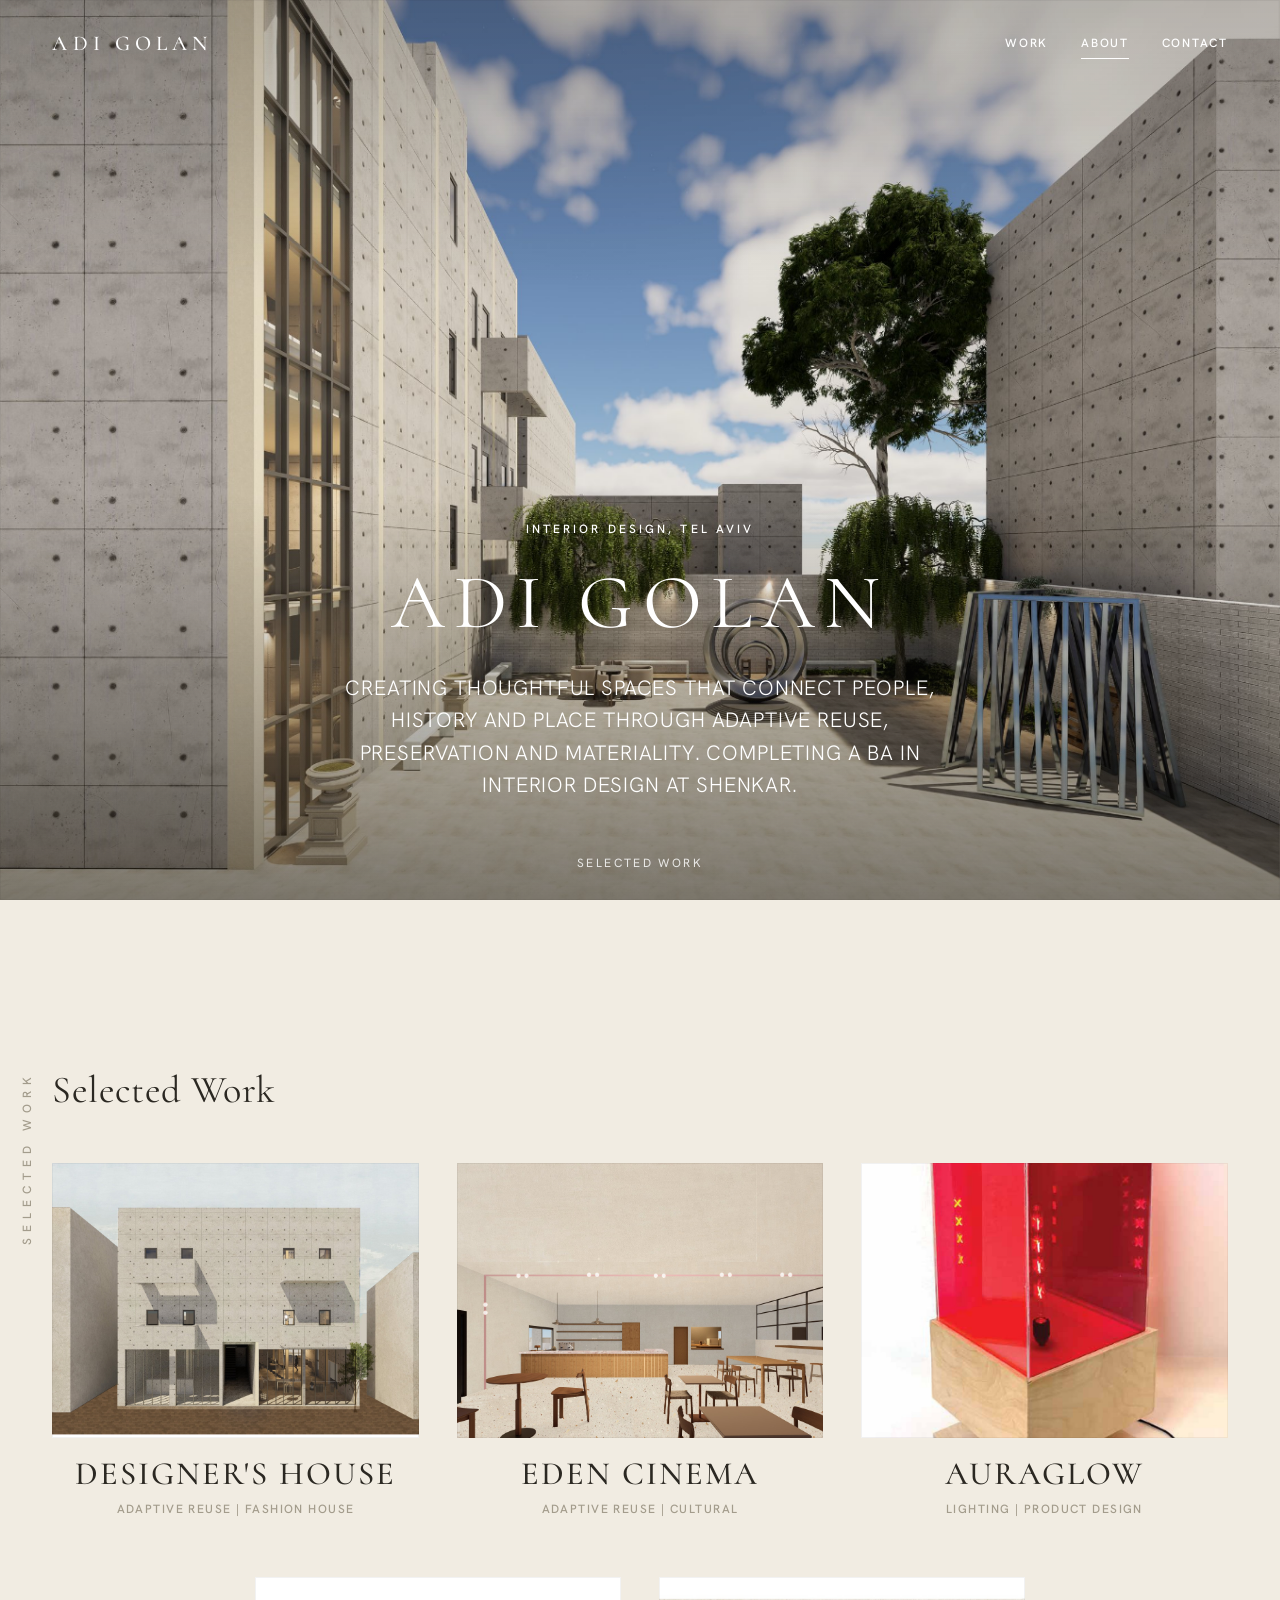
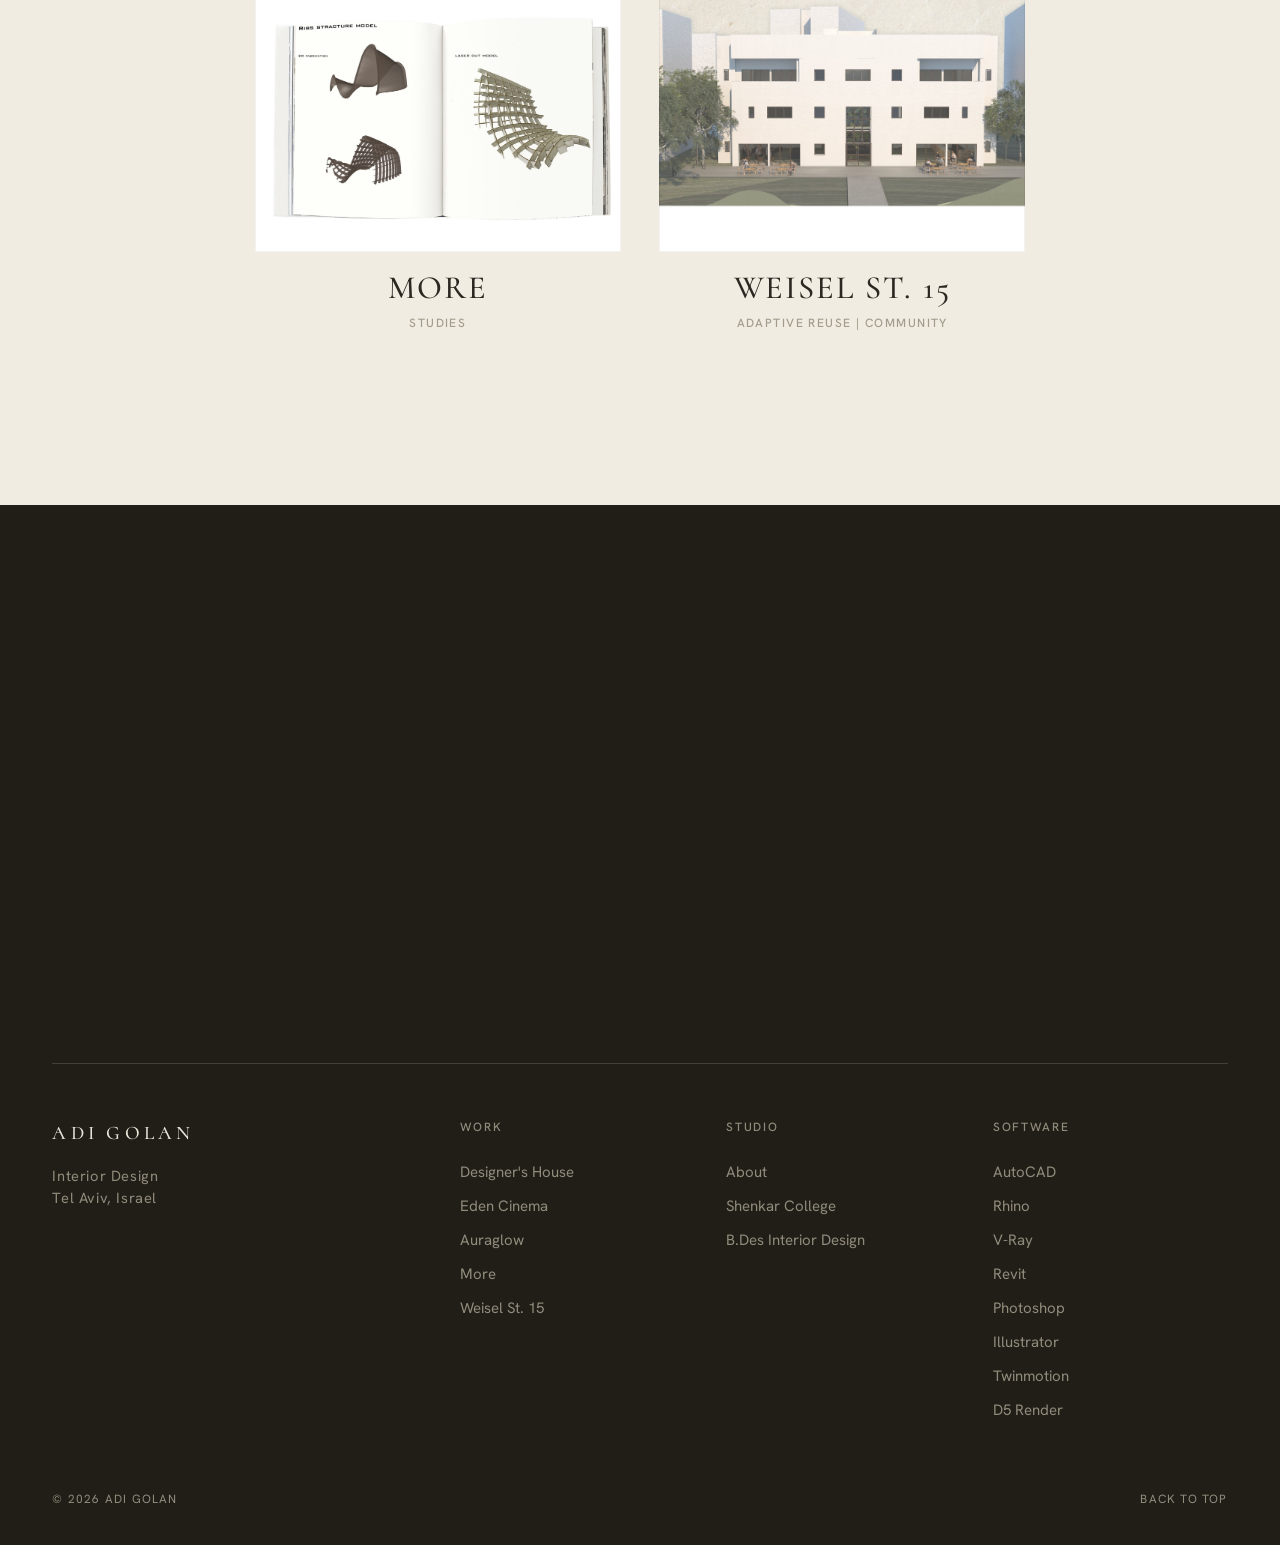
==== commit c3425205: "Software list: move V-Ray to right after Rhino (site footer + matches CV) Co-Authored-By: Claude Opu" ====
--- a/index.html
+++ b/index.html
@@ -96,7 +96,7 @@
     </div>
     <div class="foot-col">
       <h4 class="label">Software</h4>
-      <p>AutoCAD</p><p>Rhino</p><p>Revit</p><p>Photoshop</p><p>Illustrator</p><p>Twinmotion</p><p>V-Ray</p><p>D5 Render</p>
+      <p>AutoCAD</p><p>Rhino</p><p>V-Ray</p><p>Revit</p><p>Photoshop</p><p>Illustrator</p><p>Twinmotion</p><p>D5 Render</p>
     </div>
   </div>
   <div class="foot-bottom">
